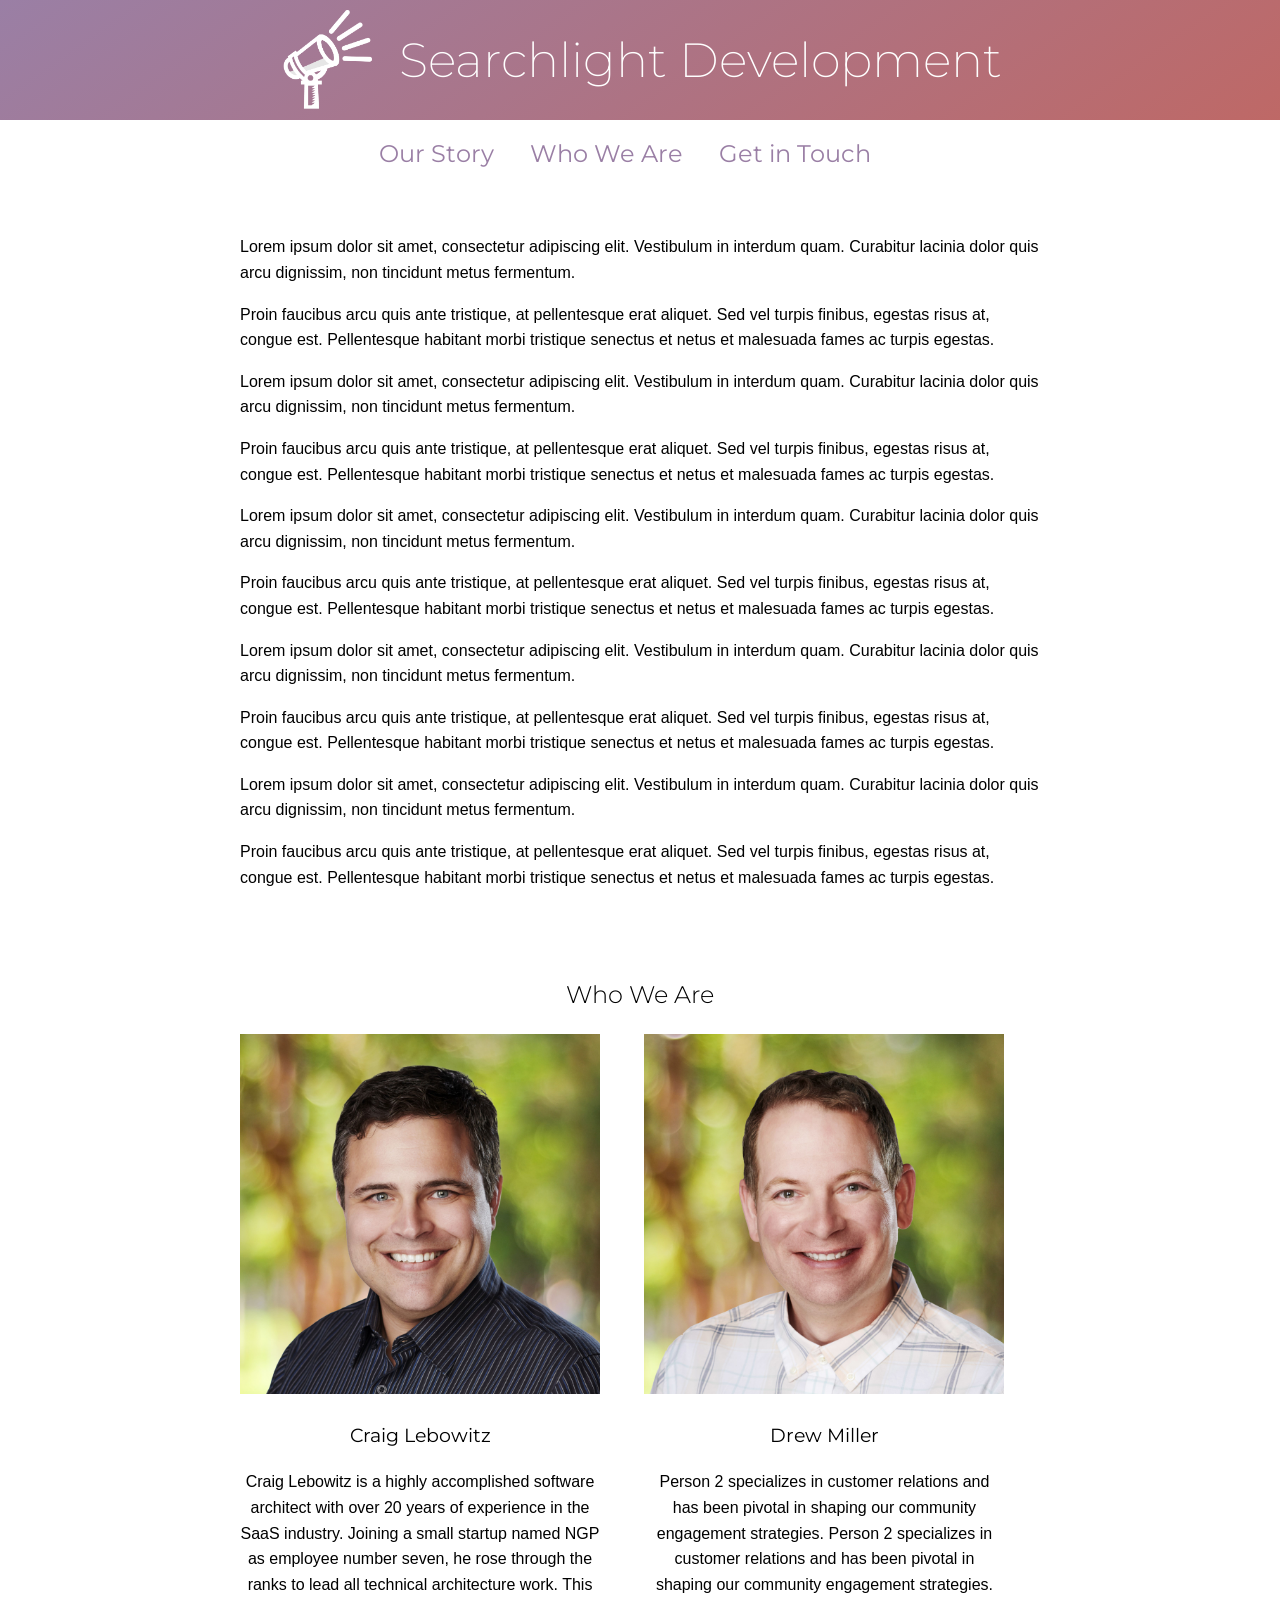
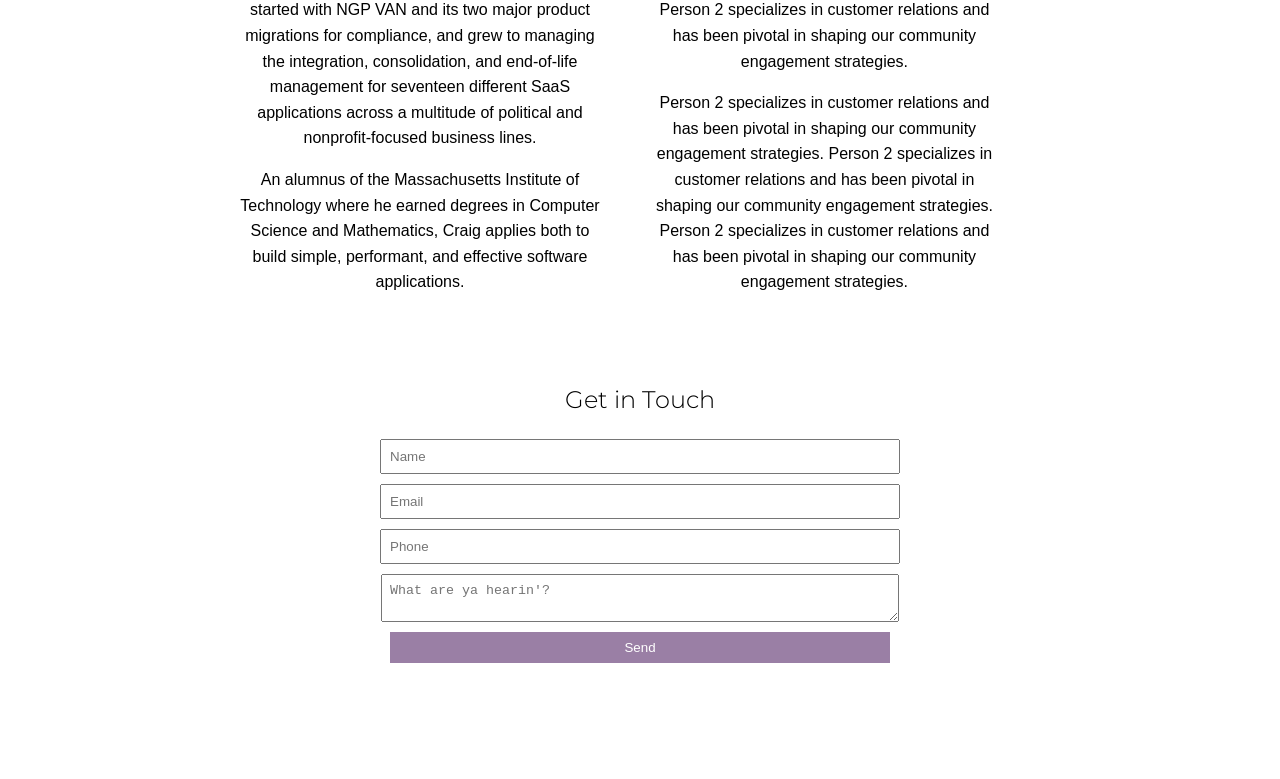
==== docs/index.html @ ee0abc3d "craig initial bio" ====
<!DOCTYPE html>
<html lang="en">

<head>
    <meta charset="UTF-8">
    <meta name="viewport" content="width=device-width, initial-scale=1.0">
    <title>Searchlight Development</title>
    <link rel="preconnect" href="https://fonts.googleapis.com">
    <link rel="preconnect" href="https://fonts.gstatic.com" crossorigin>
    <link href="https://fonts.googleapis.com/css2?family=Montserrat:ital,wght@0,100..900;1,100..900&display=swap"
        rel="stylesheet">
    <link rel="stylesheet" href="styles.css">
</head>

<body>
    <header>
        <div class="header-content">
            <img src="logo-white.png" alt="Searchlight Development logo" class="logo">
            <h1>Searchlight Development</h1>
        </div>
    </header>
    <nav>
        <ul>
            <li><a href="#our-story">Our Story</a></li>
            <li><a href="#who-we-are">Who We Are</a></li>
            <li><a href="#get-in-touch">Get in Touch</a></li>
        </ul>
    </nav>

    <section id="our-story">
        <p>Lorem ipsum dolor sit amet, consectetur adipiscing elit. Vestibulum in interdum quam. Curabitur lacinia dolor
            quis arcu dignissim, non tincidunt metus fermentum.</p>
        <p>Proin faucibus arcu quis ante tristique, at pellentesque erat aliquet. Sed vel turpis finibus, egestas risus
            at, congue est. Pellentesque habitant morbi tristique senectus et netus et malesuada fames ac turpis
            egestas.</p>
        <p>Lorem ipsum dolor sit amet, consectetur adipiscing elit. Vestibulum in interdum quam. Curabitur lacinia dolor
            quis arcu dignissim, non tincidunt metus fermentum.</p>
        <p>Proin faucibus arcu quis ante tristique, at pellentesque erat aliquet. Sed vel turpis finibus, egestas risus
            at, congue est. Pellentesque habitant morbi tristique senectus et netus et malesuada fames ac turpis
            egestas.</p>
        <p>Lorem ipsum dolor sit amet, consectetur adipiscing elit. Vestibulum in interdum quam. Curabitur lacinia dolor
            quis arcu dignissim, non tincidunt metus fermentum.</p>
        <p>Proin faucibus arcu quis ante tristique, at pellentesque erat aliquet. Sed vel turpis finibus, egestas risus
            at, congue est. Pellentesque habitant morbi tristique senectus et netus et malesuada fames ac turpis
            egestas.</p>
        <p>Lorem ipsum dolor sit amet, consectetur adipiscing elit. Vestibulum in interdum quam. Curabitur lacinia dolor
            quis arcu dignissim, non tincidunt metus fermentum.</p>
        <p>Proin faucibus arcu quis ante tristique, at pellentesque erat aliquet. Sed vel turpis finibus, egestas risus
            at, congue est. Pellentesque habitant morbi tristique senectus et netus et malesuada fames ac turpis
            egestas.</p>
        <p>Lorem ipsum dolor sit amet, consectetur adipiscing elit. Vestibulum in interdum quam. Curabitur lacinia dolor
            quis arcu dignissim, non tincidunt metus fermentum.</p>
        <p>Proin faucibus arcu quis ante tristique, at pellentesque erat aliquet. Sed vel turpis finibus, egestas risus
            at, congue est. Pellentesque habitant morbi tristique senectus et netus et malesuada fames ac turpis
            egestas.</p>
    </section>

    <section id="who-we-are">
        <h2>Who We Are</h2>
        <div class="profile">
            <img src="craig-green.jpg" alt="Craig Lebowitz headshot">
            <h3>Craig Lebowitz</h3>
            <p>Craig Lebowitz is a highly accomplished software architect with over 20 years of experience in the
                SaaS industry. Joining a small startup named NGP as employee number seven, he rose through the
                ranks to lead all technical architecture work. This started with NGP VAN and its two major product
                migrations for compliance, and grew to managing the integration, consolidation, and end-of-life
                management for seventeen different SaaS applications across a multitude of political and
                nonprofit-focused business lines.</p>
            <p>An alumnus of the Massachusetts Institute of Technology where he earned degrees in Computer Science and
                Mathematics, Craig applies both to build simple, performant, and effective software applications.</p>
        </div>
        <div class="profile">
            <img src="drew-green.jpg" alt="Drew Miller headshot">
            <h3>Drew Miller</h3>
            <p>Person 2 specializes in customer relations and has been pivotal in shaping our community engagement
                strategies. Person 2 specializes in customer relations and has been pivotal in shaping our community
                engagement
                strategies. Person 2 specializes in customer relations and has been pivotal in shaping our community
                engagement
                strategies.</p>
            <p>Person 2 specializes in customer relations and has been pivotal in shaping our community engagement
                strategies. Person 2 specializes in customer relations and has been pivotal in shaping our community
                engagement
                strategies. Person 2 specializes in customer relations and has been pivotal in shaping our community
                engagement
                strategies.</p>
        </div>
    </section>

    <section id="get-in-touch">
        <h2>Get in Touch</h2>
        <form id="contactForm">
            <input id="name" type="text" placeholder="Name" aria-label="Name">
            <input id="email" type="email" placeholder="Email" aria-label="Email">
            <input id="phone" type="tel" placeholder="Phone" aria-label="Phone">
            <textarea id="comments" placeholder="What are ya hearin'?" aria-label="Comments"></textarea>
            <button id="submit" type="submit">Send</button>
        </form>
    </section>

    <footer>
        <p>© 2024 Searchlight Development, LLC. All rights reserved.</p>
    </footer>

    <script type="text/javascript" src="postForm.js"></script>
</body>

</html>
---- docs/styles.css ----
body {
    font-family: Arial, Helvetica, sans-serif;
    line-height: 1.6;
    margin: 0;
    padding: 0;
    color: #000000;
    /* Dark gray for text, good for readability */
    background: #FFFFFF;
}


header,
nav {
    padding: 10px;
    margin: 0px;
    /* Reduced padding */
    text-align: center;
    /* Align content to the left */

}

header {
    background: linear-gradient(to bottom right, #9A7FA5, #DA5736);
    background-repeat: no-repeat;
    /* Prevents the gradient from repeating */
    background-attachment: fixed;
    /* Keeps the gradient fixed during scrolling */
    background-size: cover;
    /* Ensures the gradient covers the entire element */
}

.header-content {
    display: flex;
    /* Enables flexbox layout */
    align-items: center;
    /* Centers items vertically */
    justify-content: center;
    /* Aligns content to the start of the flex container */
}

.logo {
    width: 100px;
    height: auto;
    margin-right: 20px;
    /* Adds space between the logo and the company name */
}


h1,
h2,
h3 {
    font-family: 'Montserrat', sans-serif;
}

h1 {
    font-weight: 200;
    font-size: 48px;
}

h2 {
    font-weight: 300;
}

h3 {
    font-weight: 400;
}

h1 {
    color: #FFFFFF;
    margin: 0;
    /* Removes margin to align closely with the logo */
}

a:link, a:visited {
    color: #9A7FA5;
}

nav {
    font-family: 'Montserrat', sans-serif;
    font-weight: 400;
    font-size: 24px;
    color: #DA5736;
    /* Adds a little space above the nav bar */
}

nav ul {
    list-style: none;
    padding: 0;
    margin: 5px;
}

nav ul li {
    display: inline;
    margin-right: 30px;
}

nav ul li a {
    text-decoration: none;
}

section {
    padding: 20px;
    margin: 10px auto;
    /* Centers the section horizontally */
    text-align: left;
    /* Ensures text within the section is left-aligned */
    max-width: 800px;
    /* Sets a max-width for the content area */
    width: 90%;
    /* Responsive width, adjusts based on screen size */
}

h2 {
    text-align: center;
    color: #000000;
    /* Centers the header text */
}

.profile {
    display: inline-block;
    width: 45%;
    margin-right: 5%;
    vertical-align: top;
    overflow: hidden;
    text-align: center;
    /* Centers the profile headers and descriptions within the profile */
}

.profile:last-child {
    margin-right: 0;
}

.profile img {
    width: 100%;
    height: auto;
    object-fit: cover;
    object-position: center;
}

form input,
form textarea,
form button {
    display: block;
    width: 90%;
    margin: 10px auto;
    /* Centers form elements horizontally */
    padding: 8px;
    max-width: 500px;
    /* Ensures form elements don't get too wide on larger screens */
}

form button {
    background-color: #9A7FA5;
    /* Vibrant coral for the button to stand out */
    color: #FFFFFF;
    /* White text on the button for contrast */
    border: none;
    cursor: pointer;
}

footer {
    background: linear-gradient(to bottom right, #9A7FA5, #DA5736);
    background-repeat: no-repeat; /* Prevents the gradient from repeating */
    background-attachment: fixed; /* Keeps the gradient fixed during scrolling */
    background-size: cover; /* Ensures the gradient covers the entire element */
    color: #FFFFFF;
    text-align: center;
    padding: 20px;
    margin: 10px;
}

footer p {
    margin: 0;
}
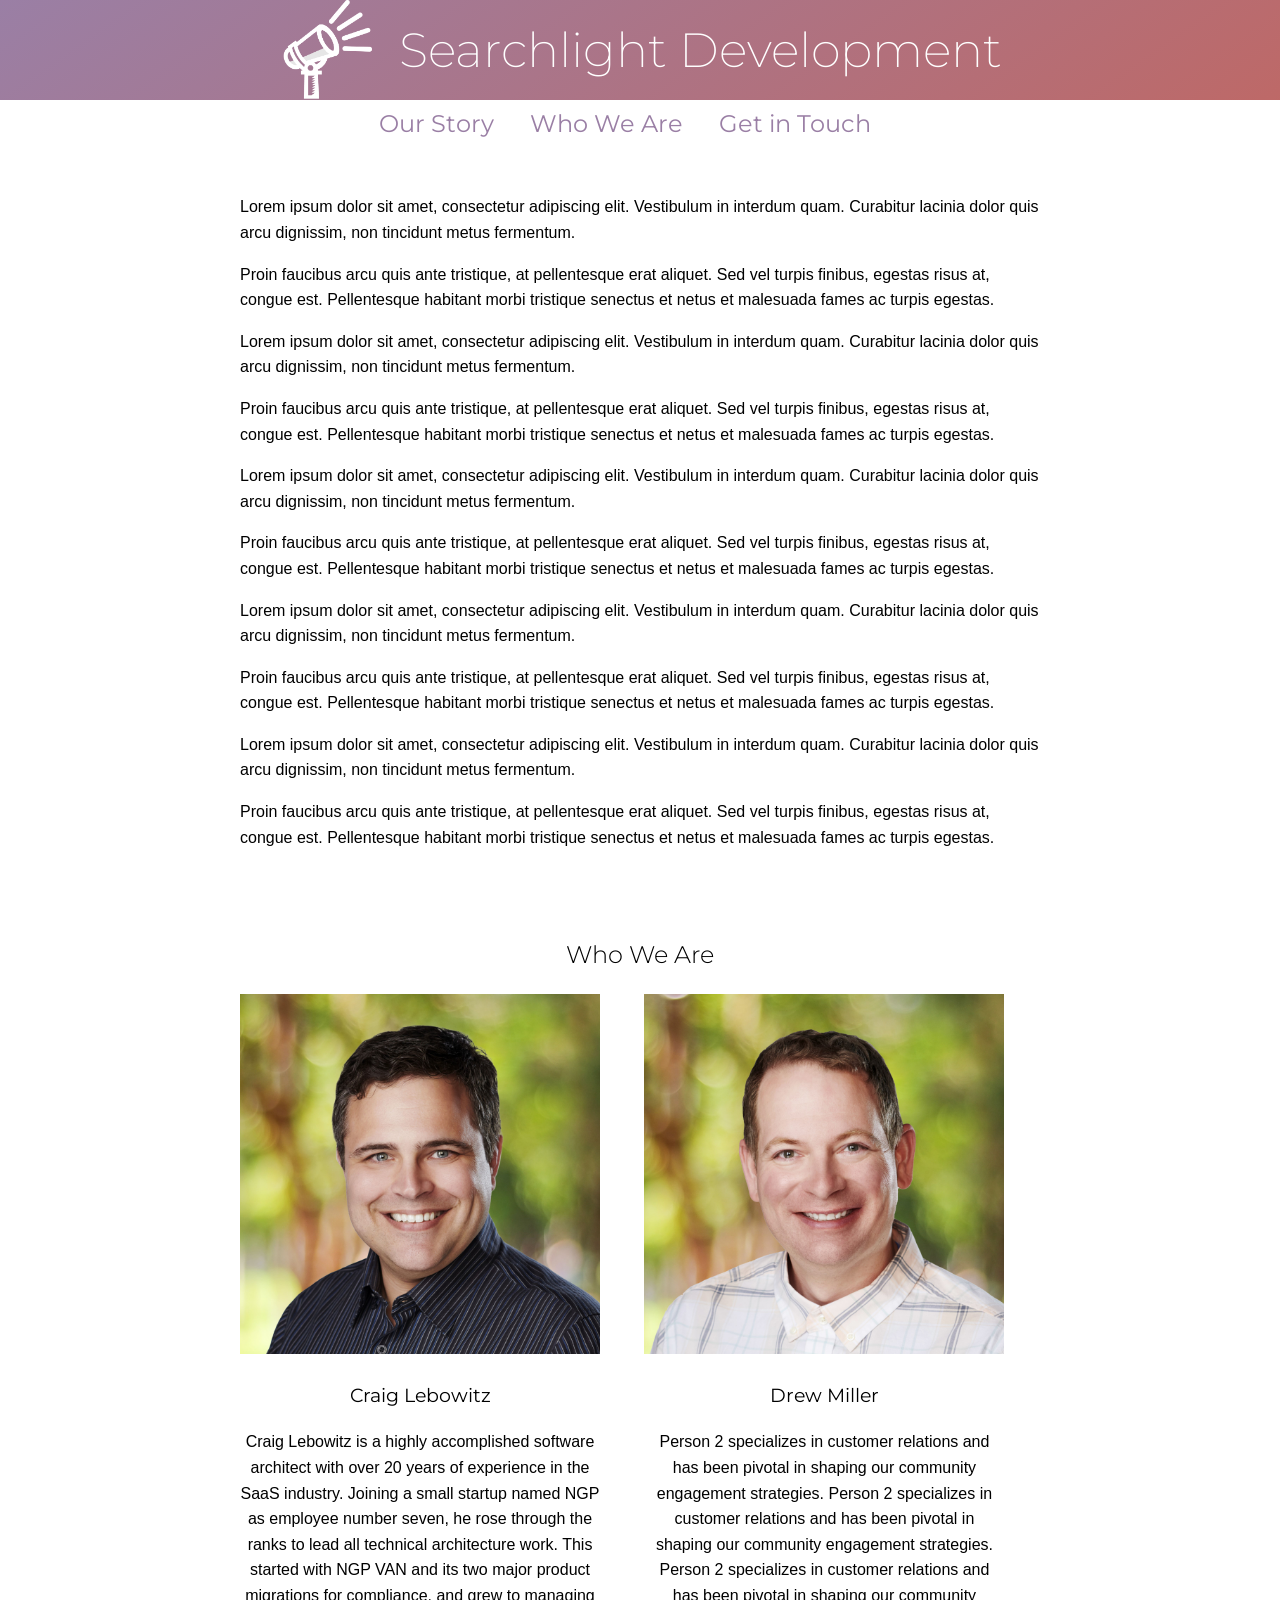
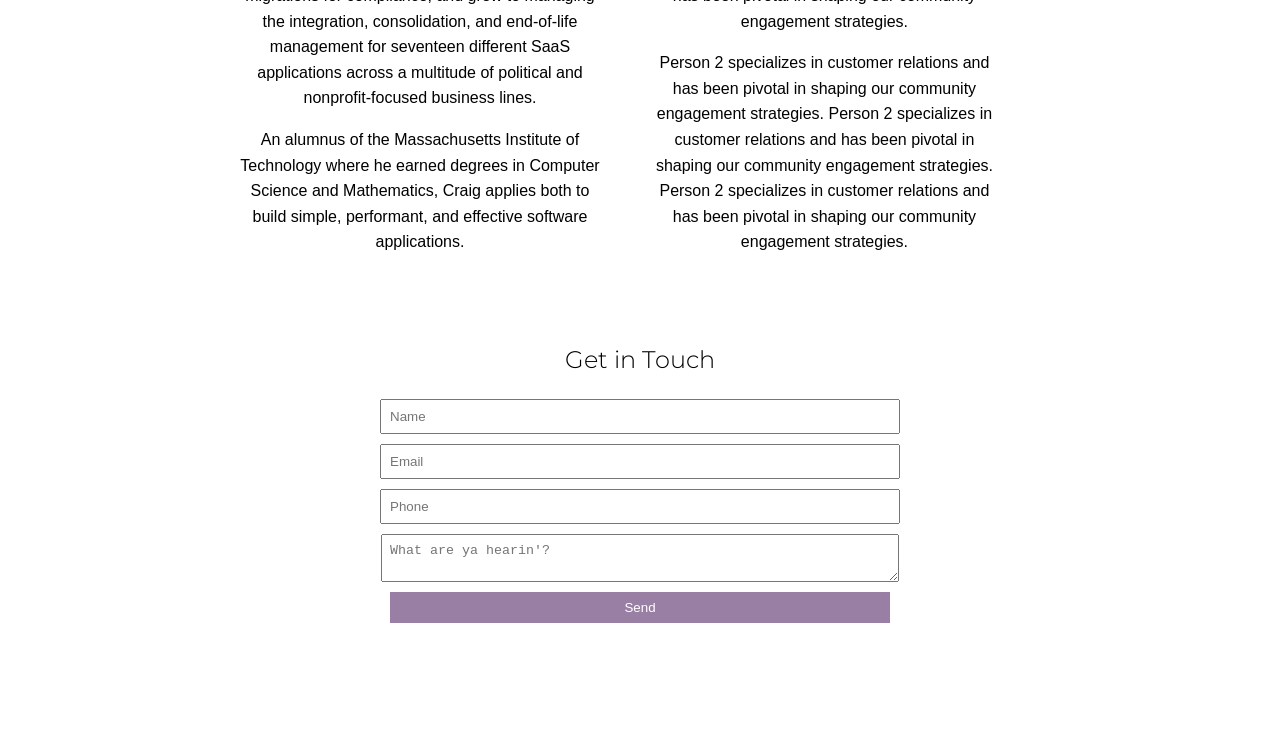
==== commit 62bffb39: "sticky header" ====
--- a/docs/index.html
+++ b/docs/index.html
@@ -10,21 +10,22 @@
     <link href="https://fonts.googleapis.com/css2?family=Montserrat:ital,wght@0,100..900;1,100..900&display=swap"
         rel="stylesheet">
     <link rel="stylesheet" href="styles.css">
+    <link rel="icon" href="/favicon.png" type="image/png">
 </head>
 
 <body>
     <header>
-        <div class="header-content">
+        <div class="banner">
             <img src="logo-white.png" alt="Searchlight Development logo" class="logo">
             <h1>Searchlight Development</h1>
         </div>
-    </header>
-    <nav>
-        <ul>
-            <li><a href="#our-story">Our Story</a></li>
-            <li><a href="#who-we-are">Who We Are</a></li>
-            <li><a href="#get-in-touch">Get in Touch</a></li>
-        </ul>
+        <nav>
+            <ul>
+                <li><a href="#our-story">Our Story</a></li>
+                <li><a href="#who-we-are">Who We Are</a></li>
+                <li><a href="#get-in-touch">Get in Touch</a></li>
+            </ul>
+        </header>
     </nav>
 
     <section id="our-story">
--- a/docs/styles.css
+++ b/docs/styles.css
@@ -9,17 +9,19 @@
 }
 
 
-header,
-nav {
-    padding: 10px;
-    margin: 0px;
+header {
+    padding: 0px;
+    margin: 0px;    
+    border: 0px;
+    position: sticky;
     /* Reduced padding */
     text-align: center;
     /* Align content to the left */
-
+    z-index: 100;
+    top: 0px;
 }
 
-header {
+.banner {
     background: linear-gradient(to bottom right, #9A7FA5, #DA5736);
     background-repeat: no-repeat;
     /* Prevents the gradient from repeating */
@@ -27,9 +29,6 @@
     /* Keeps the gradient fixed during scrolling */
     background-size: cover;
     /* Ensures the gradient covers the entire element */
-}
-
-.header-content {
     display: flex;
     /* Enables flexbox layout */
     align-items: center;
@@ -80,13 +79,14 @@
     font-weight: 400;
     font-size: 24px;
     color: #DA5736;
-    /* Adds a little space above the nav bar */
+    background-color: #FFFFFF;
 }
 
 nav ul {
     list-style: none;
     padding: 0;
-    margin: 5px;
+    margin: 0px;
+    padding: 5px;
 }
 
 nav ul li {
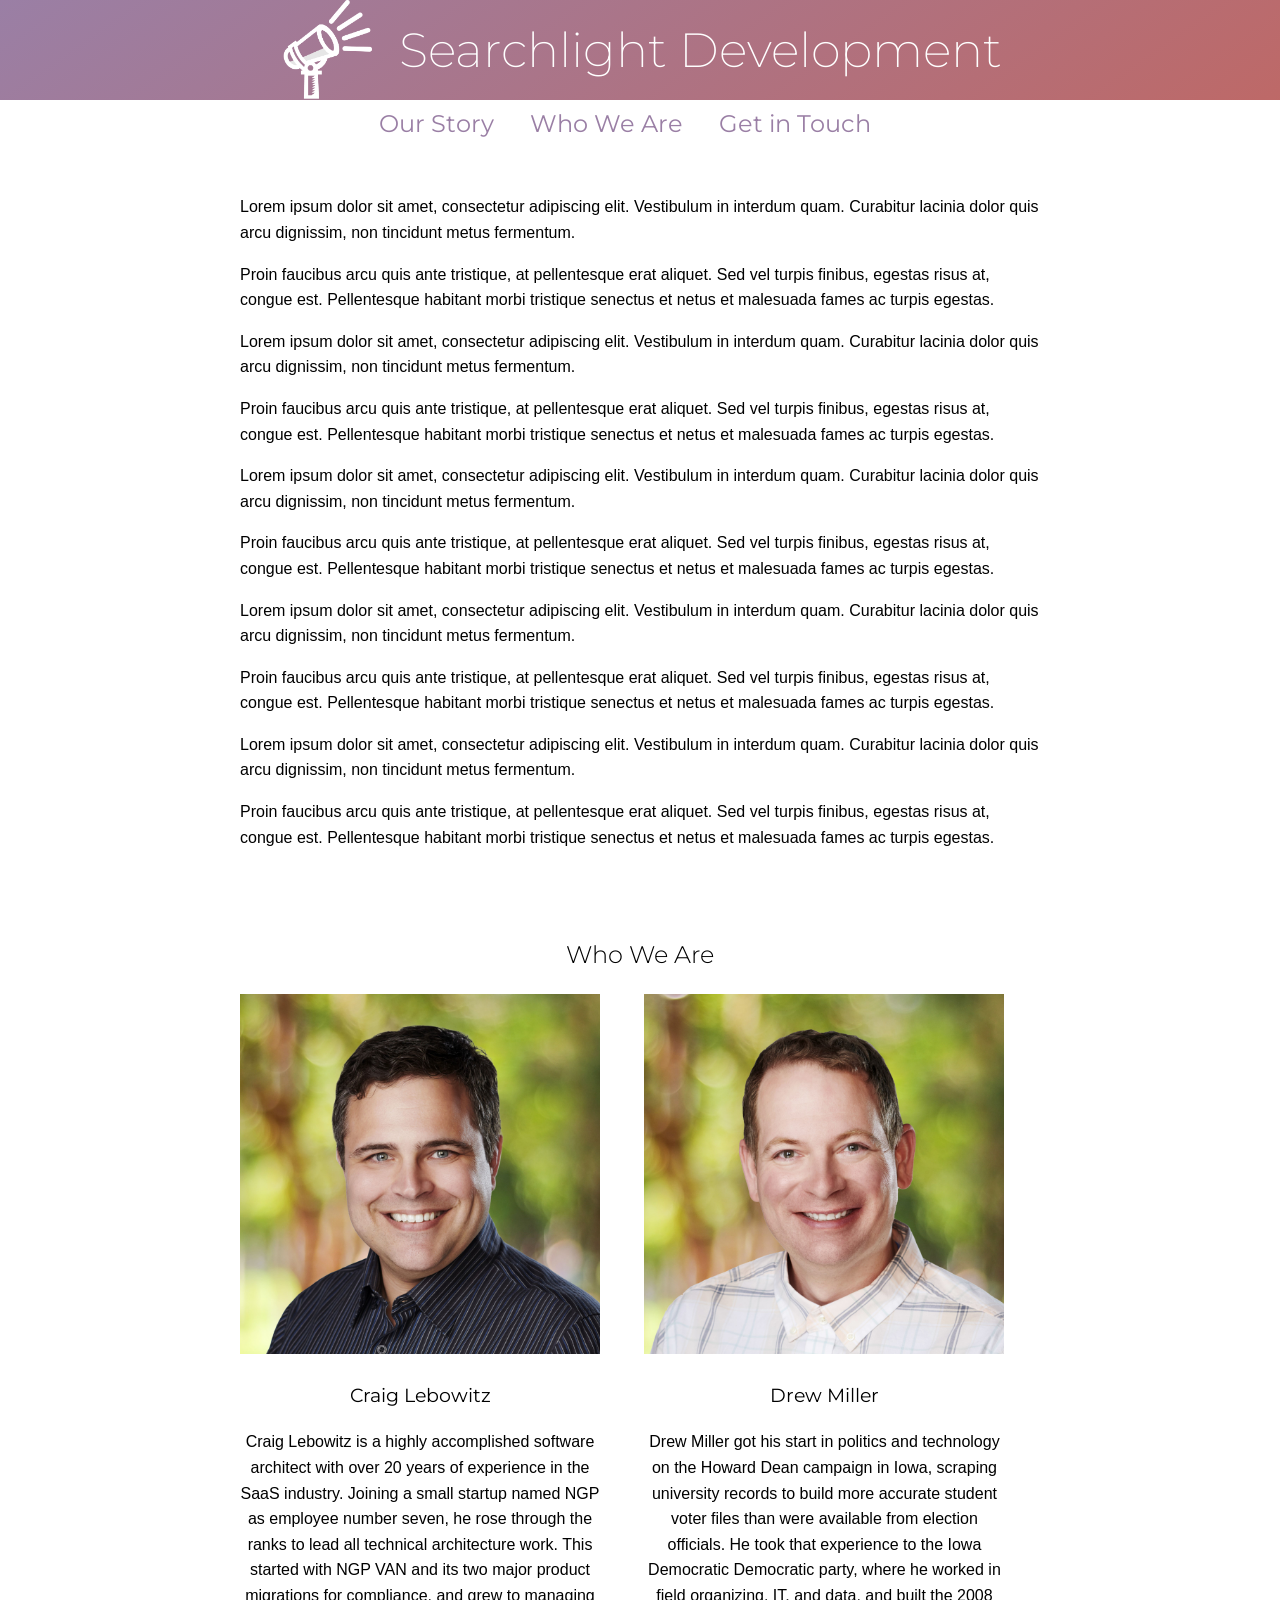
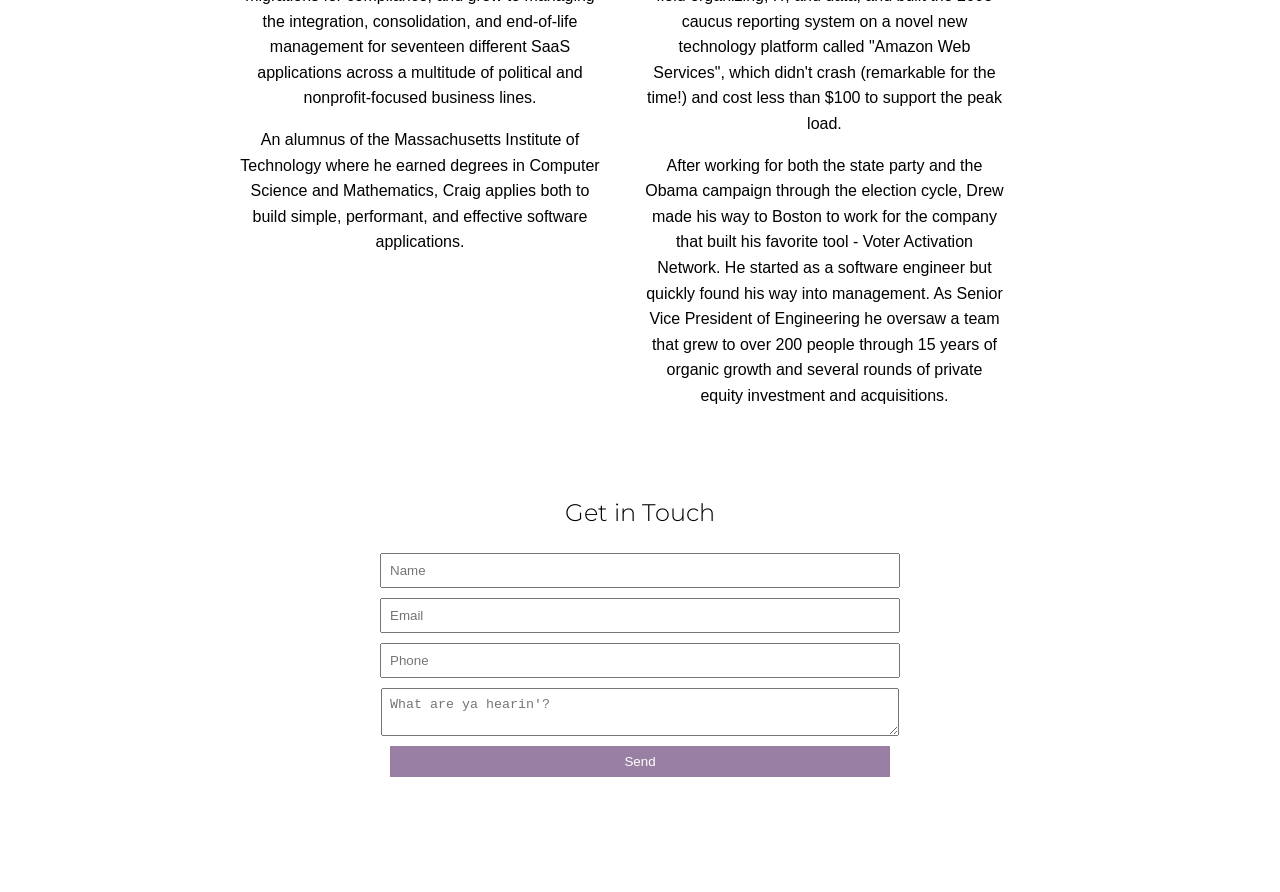
==== commit 06a90e00: "drew bio (need to balance some)" ====
--- a/docs/index.html
+++ b/docs/index.html
@@ -25,7 +25,7 @@
                 <li><a href="#who-we-are">Who We Are</a></li>
                 <li><a href="#get-in-touch">Get in Touch</a></li>
             </ul>
-        </header>
+    </header>
     </nav>
 
     <section id="our-story">
@@ -73,18 +73,19 @@
         <div class="profile">
             <img src="drew-green.jpg" alt="Drew Miller headshot">
             <h3>Drew Miller</h3>
-            <p>Person 2 specializes in customer relations and has been pivotal in shaping our community engagement
-                strategies. Person 2 specializes in customer relations and has been pivotal in shaping our community
-                engagement
-                strategies. Person 2 specializes in customer relations and has been pivotal in shaping our community
-                engagement
-                strategies.</p>
-            <p>Person 2 specializes in customer relations and has been pivotal in shaping our community engagement
-                strategies. Person 2 specializes in customer relations and has been pivotal in shaping our community
-                engagement
-                strategies. Person 2 specializes in customer relations and has been pivotal in shaping our community
-                engagement
-                strategies.</p>
+            <p>Drew Miller got his start in politics and technology on the Howard Dean campaign in Iowa, scraping
+                university records to build more accurate student voter files than were available from election
+                officials. He took that experience to the Iowa Democratic Democratic party, where he worked in field
+                organizing, IT, and data, and built the 2008 caucus reporting system on a novel new technology platform
+                called "Amazon Web Services", which didn't crash (remarkable for the time!) and cost less than $100 to
+                support the peak load.
+            </p>
+
+            <p>After working for both the state party and the Obama campaign through the election cycle, Drew made his
+                way to Boston to work for the company that built his favorite tool - Voter Activation Network. He
+                started as a software engineer but quickly found his way into management. As Senior Vice President of
+                Engineering he oversaw a team that grew to over 200 people through 15 years of organic growth and
+                several rounds of private equity investment and acquisitions.</p>
         </div>
     </section>
 
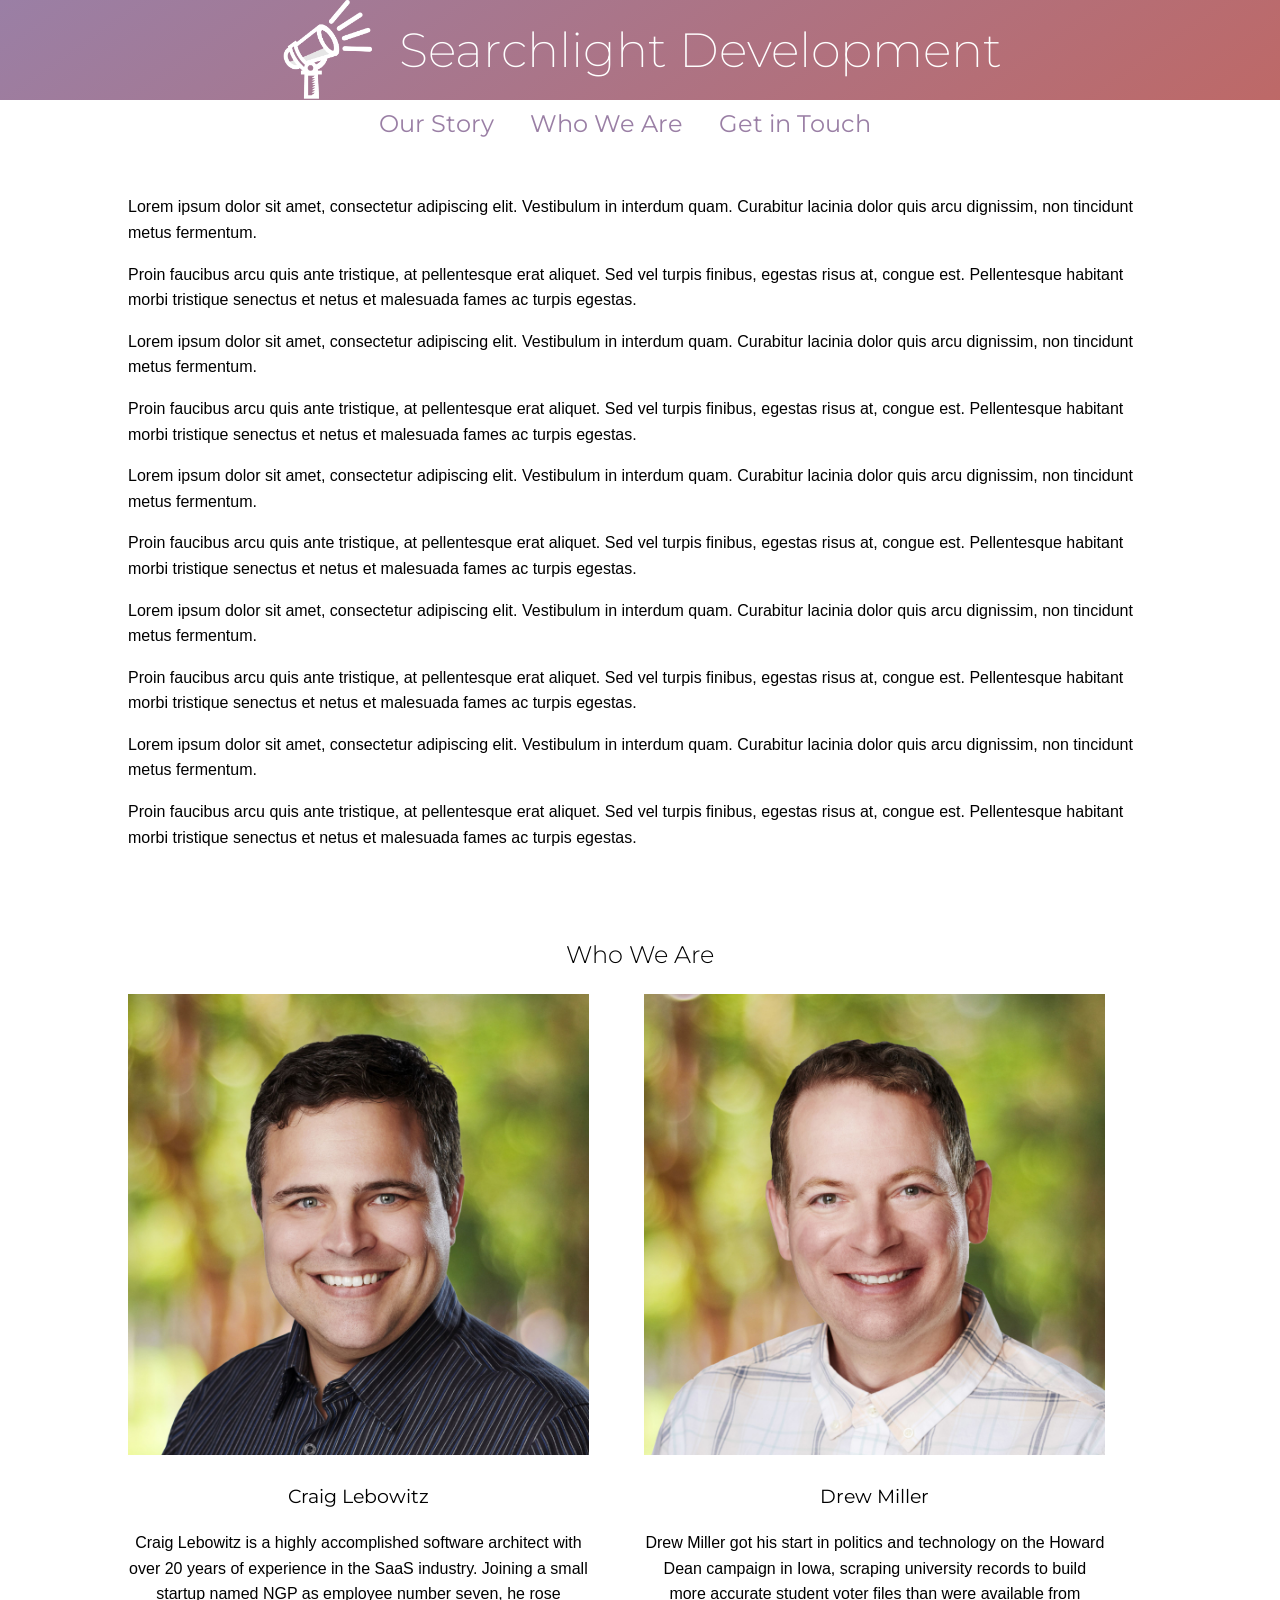
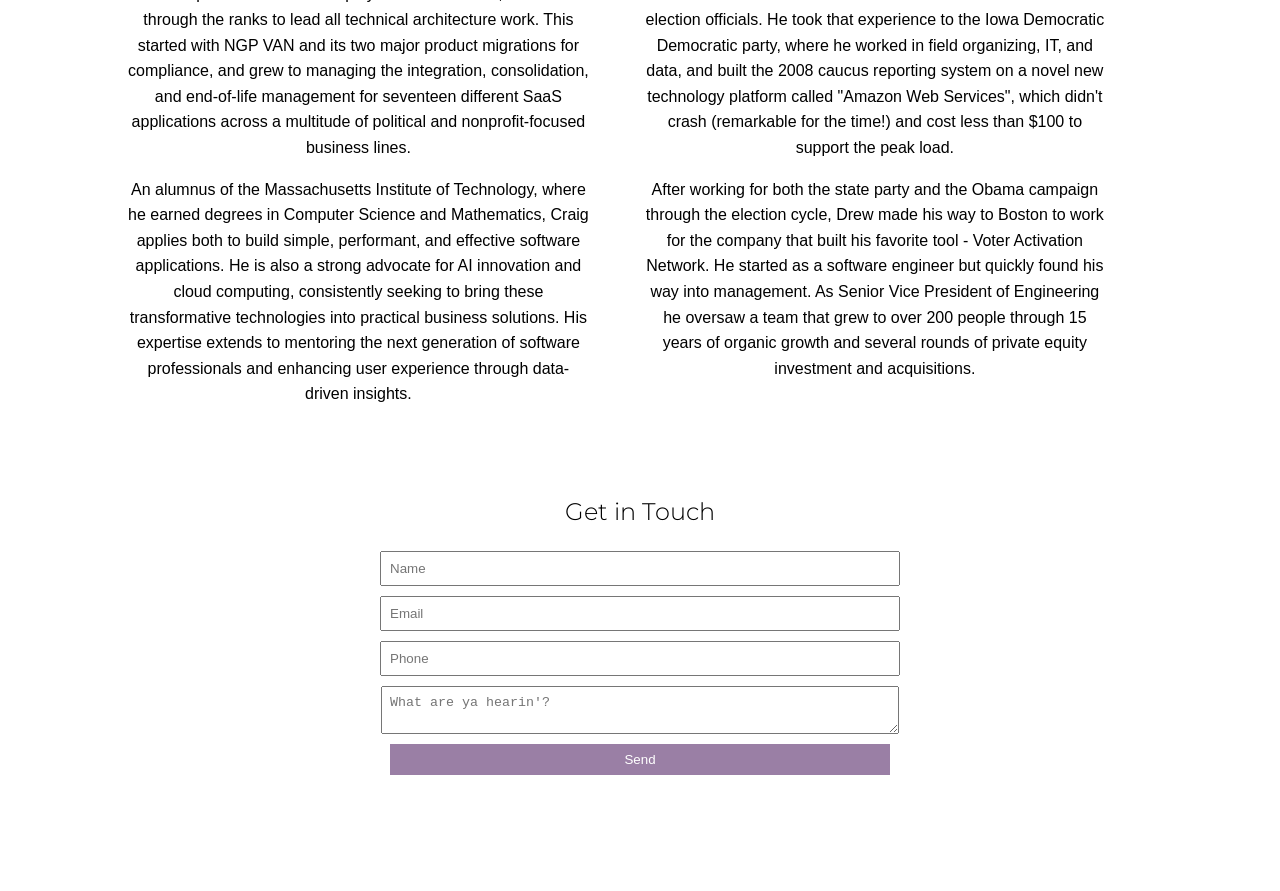
==== commit 87c9fa3e: "update bio length and widen a bit" ====
--- a/docs/index.html
+++ b/docs/index.html
@@ -67,8 +67,12 @@
                 migrations for compliance, and grew to managing the integration, consolidation, and end-of-life
                 management for seventeen different SaaS applications across a multitude of political and
                 nonprofit-focused business lines.</p>
-            <p>An alumnus of the Massachusetts Institute of Technology where he earned degrees in Computer Science and
-                Mathematics, Craig applies both to build simple, performant, and effective software applications.</p>
+            <p>An alumnus of the Massachusetts Institute of Technology, where he earned degrees in Computer Science and
+                Mathematics, Craig applies both to build simple, performant, and effective software applications. He is
+                also a strong advocate for AI innovation and cloud computing, consistently seeking to bring these
+                transformative technologies into practical business solutions. His expertise extends to mentoring the
+                next generation of software professionals and enhancing user experience through data-driven insights.
+            </p>
         </div>
         <div class="profile">
             <img src="drew-green.jpg" alt="Drew Miller headshot">
--- a/docs/styles.css
+++ b/docs/styles.css
@@ -104,7 +104,7 @@
     /* Centers the section horizontally */
     text-align: left;
     /* Ensures text within the section is left-aligned */
-    max-width: 800px;
+    max-width: 1024px;
     /* Sets a max-width for the content area */
     width: 90%;
     /* Responsive width, adjusts based on screen size */
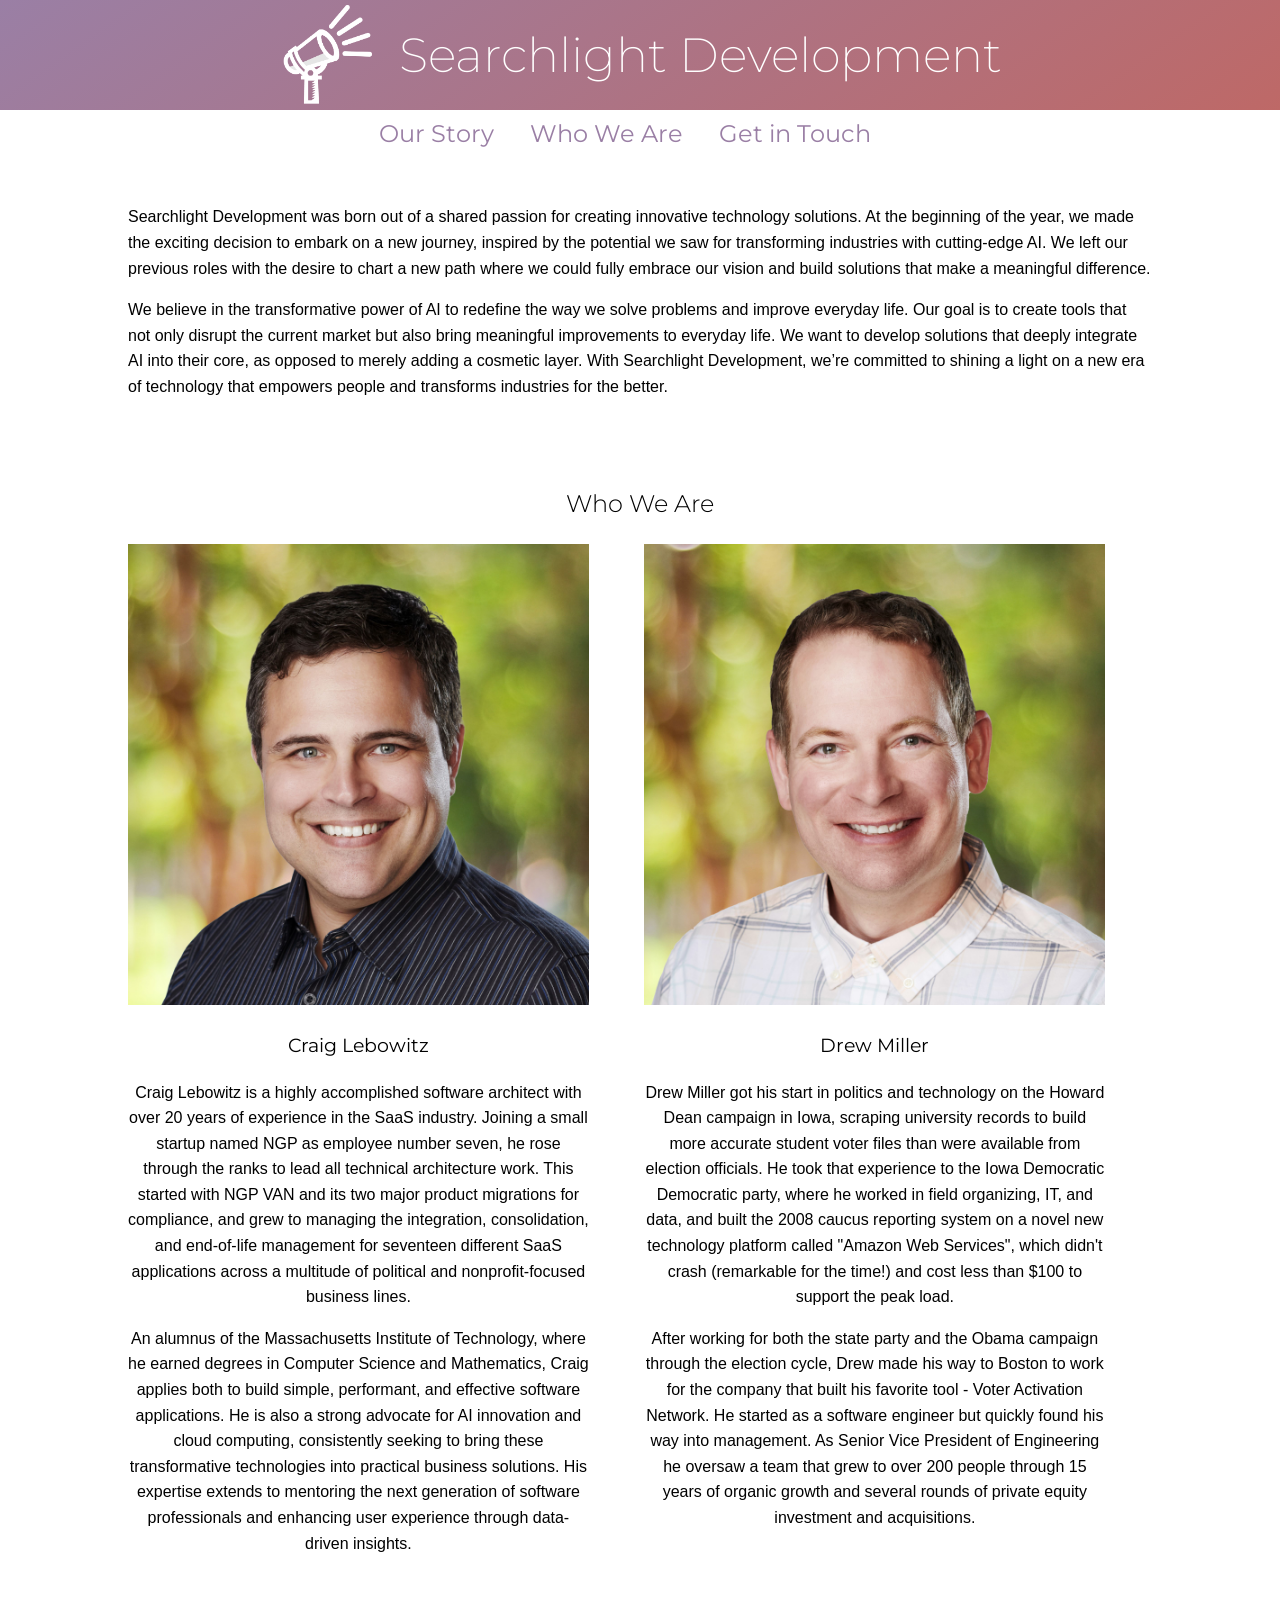
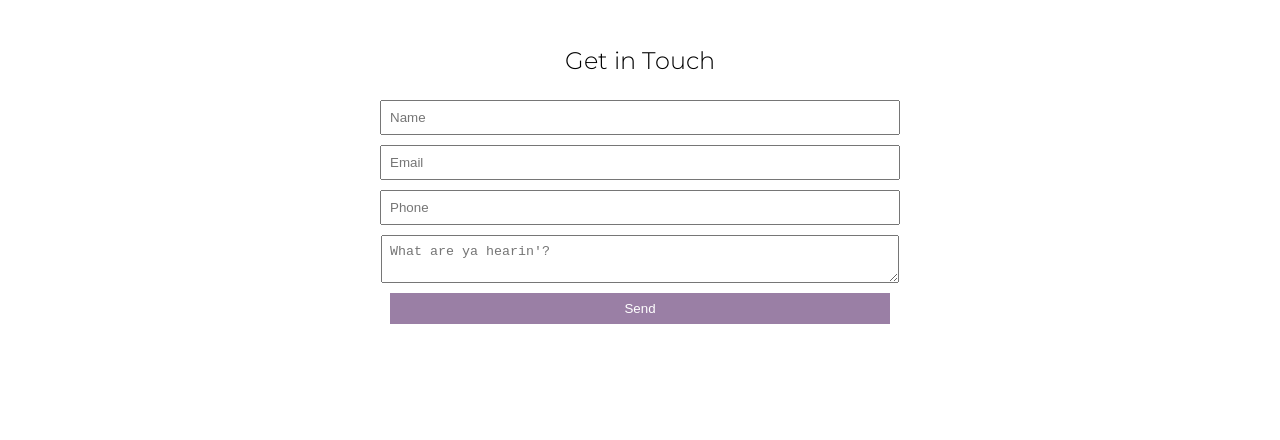
==== commit 1131bf9b: "add "our story"" ====
--- a/docs/index.html
+++ b/docs/index.html
@@ -29,31 +29,16 @@
     </nav>
 
     <section id="our-story">
-        <p>Lorem ipsum dolor sit amet, consectetur adipiscing elit. Vestibulum in interdum quam. Curabitur lacinia dolor
-            quis arcu dignissim, non tincidunt metus fermentum.</p>
-        <p>Proin faucibus arcu quis ante tristique, at pellentesque erat aliquet. Sed vel turpis finibus, egestas risus
-            at, congue est. Pellentesque habitant morbi tristique senectus et netus et malesuada fames ac turpis
-            egestas.</p>
-        <p>Lorem ipsum dolor sit amet, consectetur adipiscing elit. Vestibulum in interdum quam. Curabitur lacinia dolor
-            quis arcu dignissim, non tincidunt metus fermentum.</p>
-        <p>Proin faucibus arcu quis ante tristique, at pellentesque erat aliquet. Sed vel turpis finibus, egestas risus
-            at, congue est. Pellentesque habitant morbi tristique senectus et netus et malesuada fames ac turpis
-            egestas.</p>
-        <p>Lorem ipsum dolor sit amet, consectetur adipiscing elit. Vestibulum in interdum quam. Curabitur lacinia dolor
-            quis arcu dignissim, non tincidunt metus fermentum.</p>
-        <p>Proin faucibus arcu quis ante tristique, at pellentesque erat aliquet. Sed vel turpis finibus, egestas risus
-            at, congue est. Pellentesque habitant morbi tristique senectus et netus et malesuada fames ac turpis
-            egestas.</p>
-        <p>Lorem ipsum dolor sit amet, consectetur adipiscing elit. Vestibulum in interdum quam. Curabitur lacinia dolor
-            quis arcu dignissim, non tincidunt metus fermentum.</p>
-        <p>Proin faucibus arcu quis ante tristique, at pellentesque erat aliquet. Sed vel turpis finibus, egestas risus
-            at, congue est. Pellentesque habitant morbi tristique senectus et netus et malesuada fames ac turpis
-            egestas.</p>
-        <p>Lorem ipsum dolor sit amet, consectetur adipiscing elit. Vestibulum in interdum quam. Curabitur lacinia dolor
-            quis arcu dignissim, non tincidunt metus fermentum.</p>
-        <p>Proin faucibus arcu quis ante tristique, at pellentesque erat aliquet. Sed vel turpis finibus, egestas risus
-            at, congue est. Pellentesque habitant morbi tristique senectus et netus et malesuada fames ac turpis
-            egestas.</p>
+        <p>Searchlight Development was born out of a shared passion for creating innovative technology solutions. At the
+            beginning of the year, we made the exciting decision to embark on a new journey, inspired by the potential
+            we saw for transforming industries with cutting-edge AI. We left our previous roles with the desire to chart
+            a new path where we could fully embrace our vision and build solutions that make a meaningful difference.
+        </p>
+        <p>We believe in the transformative power of AI to redefine the way we solve problems and improve everyday life.
+            Our goal is to create tools that not only disrupt the current market but also bring meaningful improvements
+            to everyday life. We want to develop solutions that deeply integrate AI into their core, as opposed to
+            merely adding a cosmetic layer. With Searchlight Development, we’re committed to shining a light on a new
+            era of technology that empowers people and transforms industries for the better.</p>
     </section>
 
     <section id="who-we-are">
--- a/docs/styles.css
+++ b/docs/styles.css
@@ -24,17 +24,12 @@
 .banner {
     background: linear-gradient(to bottom right, #9A7FA5, #DA5736);
     background-repeat: no-repeat;
-    /* Prevents the gradient from repeating */
     background-attachment: fixed;
-    /* Keeps the gradient fixed during scrolling */
     background-size: cover;
-    /* Ensures the gradient covers the entire element */
     display: flex;
-    /* Enables flexbox layout */
     align-items: center;
-    /* Centers items vertically */
     justify-content: center;
-    /* Aligns content to the start of the flex container */
+    padding: 5px;
 }
 
 .logo {
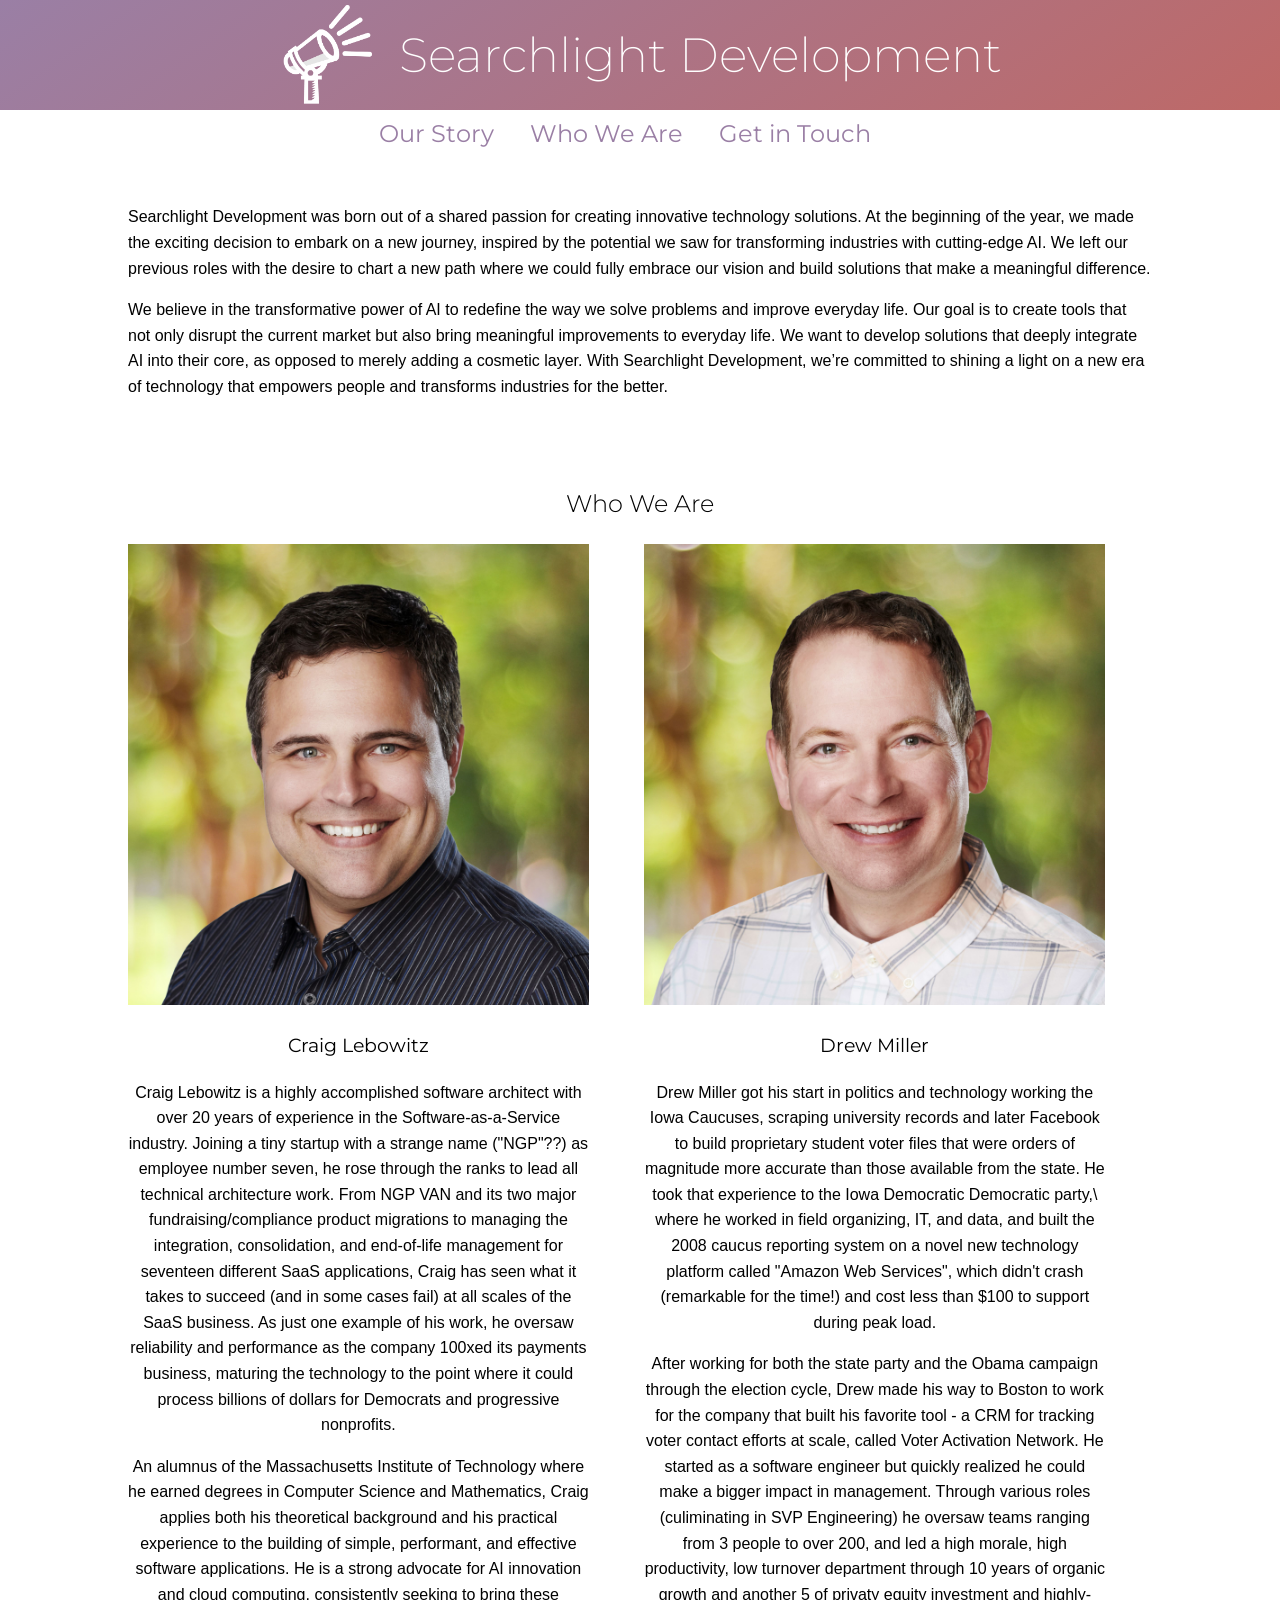
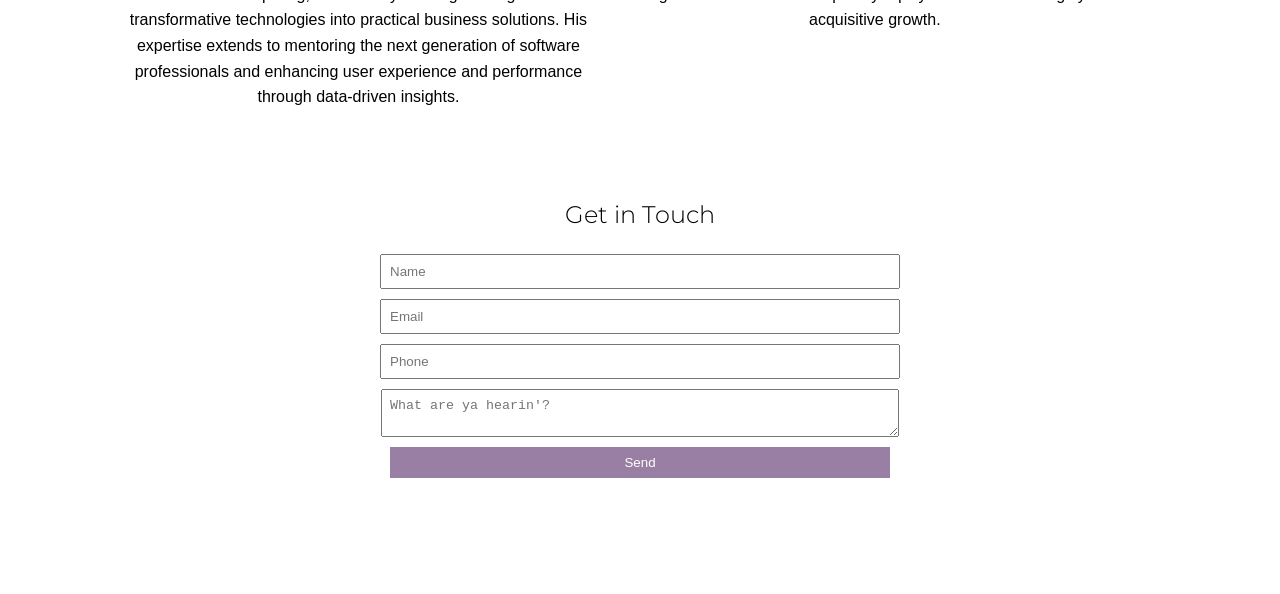
==== commit 4c0f8d58: "slightly updated bios" ====
--- a/docs/index.html
+++ b/docs/index.html
@@ -46,35 +46,36 @@
         <div class="profile">
             <img src="craig-green.jpg" alt="Craig Lebowitz headshot">
             <h3>Craig Lebowitz</h3>
-            <p>Craig Lebowitz is a highly accomplished software architect with over 20 years of experience in the
-                SaaS industry. Joining a small startup named NGP as employee number seven, he rose through the
-                ranks to lead all technical architecture work. This started with NGP VAN and its two major product
-                migrations for compliance, and grew to managing the integration, consolidation, and end-of-life
-                management for seventeen different SaaS applications across a multitude of political and
-                nonprofit-focused business lines.</p>
-            <p>An alumnus of the Massachusetts Institute of Technology, where he earned degrees in Computer Science and
-                Mathematics, Craig applies both to build simple, performant, and effective software applications. He is
-                also a strong advocate for AI innovation and cloud computing, consistently seeking to bring these
-                transformative technologies into practical business solutions. His expertise extends to mentoring the
-                next generation of software professionals and enhancing user experience through data-driven insights.
-            </p>
+            <p></p>Craig Lebowitz is a highly accomplished software architect with over 20 years of experience in the 
+                Software-as-a-Service industry. Joining a tiny startup with a strange name ("NGP"??) as employee number seven, 
+                he rose through the ranks to lead all technical architecture work. From NGP VAN and its two major 
+                fundraising/compliance product migrations to managing the integration, consolidation, and end-of-life 
+                management for seventeen different SaaS applications, Craig has seen what it takes to succeed (and in some 
+                cases fail) at all scales of the SaaS business.  As just one example of his work, he oversaw reliability and 
+                performance as the company 100xed its payments business, maturing the technology to the point where it could 
+                process billions of dollars for Democrats and progressive nonprofits.</p>
+            <p>An alumnus of the Massachusetts Institute of Technology where he earned degrees in Computer Science and 
+                Mathematics, Craig applies both his theoretical background and his practical experience to the building 
+                of simple, performant, and effective software applications. He is a strong advocate for AI innovation and 
+                cloud computing, consistently seeking to bring these transformative technologies into practical business 
+                solutions. His expertise extends to mentoring the next generation of software professionals and enhancing 
+                user experience and performance through data-driven insights.</p>
         </div>
         <div class="profile">
             <img src="drew-green.jpg" alt="Drew Miller headshot">
             <h3>Drew Miller</h3>
-            <p>Drew Miller got his start in politics and technology on the Howard Dean campaign in Iowa, scraping
-                university records to build more accurate student voter files than were available from election
-                officials. He took that experience to the Iowa Democratic Democratic party, where he worked in field
-                organizing, IT, and data, and built the 2008 caucus reporting system on a novel new technology platform
-                called "Amazon Web Services", which didn't crash (remarkable for the time!) and cost less than $100 to
-                support the peak load.
-            </p>
-
-            <p>After working for both the state party and the Obama campaign through the election cycle, Drew made his
-                way to Boston to work for the company that built his favorite tool - Voter Activation Network. He
-                started as a software engineer but quickly found his way into management. As Senior Vice President of
-                Engineering he oversaw a team that grew to over 200 people through 15 years of organic growth and
-                several rounds of private equity investment and acquisitions.</p>
+            <p>Drew Miller got his start in politics and technology working the Iowa Caucuses, scraping university records 
+                and later Facebook to build proprietary student voter files that were orders of magnitude more accurate than 
+                those available from the state. He took that experience to the Iowa Democratic Democratic party,\ where he 
+                worked in field organizing, IT, and data, and built the 2008 caucus reporting system on a novel new technology 
+                platform called "Amazon Web Services", which didn't crash (remarkable for the time!) and cost less than $100 
+                to support during peak load.</p>
+            <p>After working for both the state party and the Obama campaign through the election cycle, Drew made his way to 
+                Boston to work for the company that built his favorite tool - a CRM for tracking voter contact efforts at scale, 
+                called Voter Activation Network. He started as a software engineer but quickly realized he could make a bigger 
+                impact in management. Through various roles (culiminating in SVP Engineering) he oversaw teams ranging from 3 
+                people to over 200, and led a high morale, high productivity, low turnover department through 10 years of organic 
+                growth and another 5 of privaty equity investment and highly-acquisitive growth.</p>
         </div>
     </section>
 
@@ -96,4 +97,4 @@
     <script type="text/javascript" src="postForm.js"></script>
 </body>
 
-</html>+</html>
--- a/docs/styles.css
+++ b/docs/styles.css
@@ -1,3 +1,7 @@
+html {
+    scroll-padding-top: 180px;
+}
+
 body {
     font-family: Arial, Helvetica, sans-serif;
     line-height: 1.6;
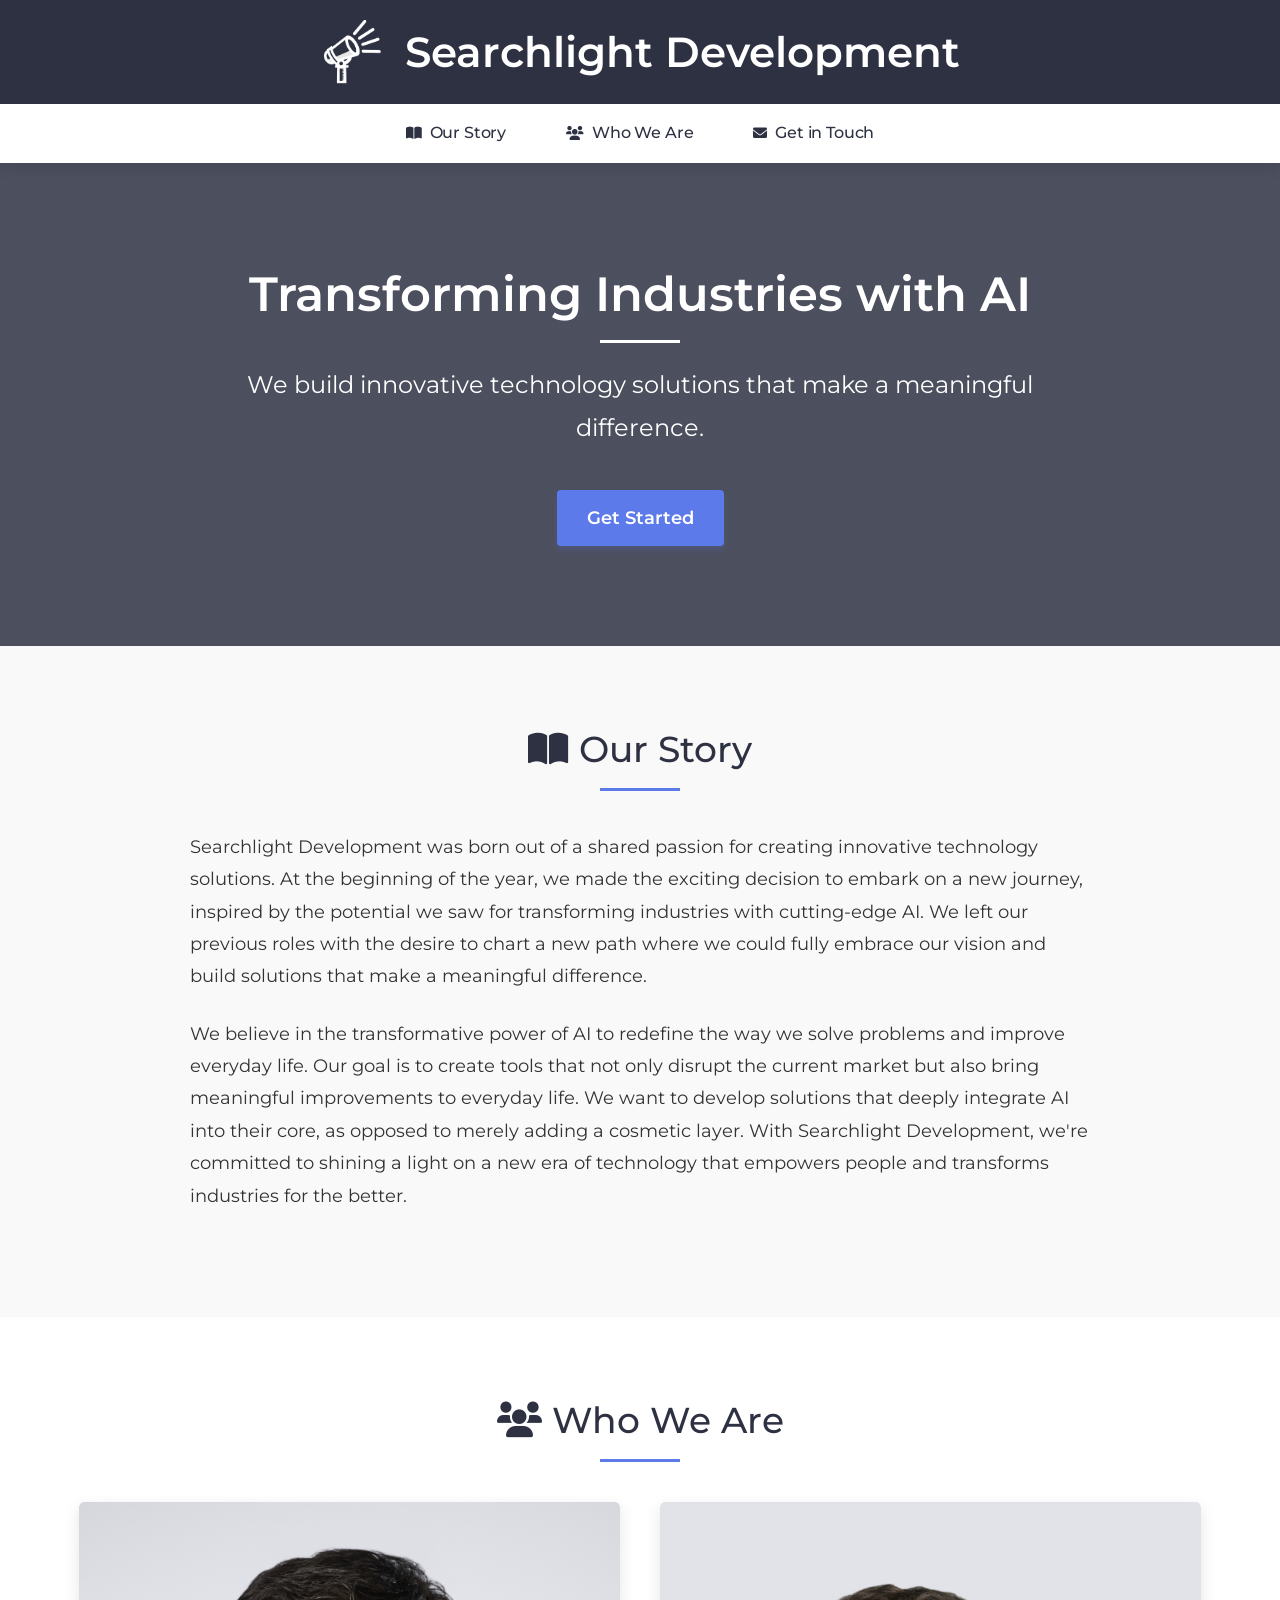
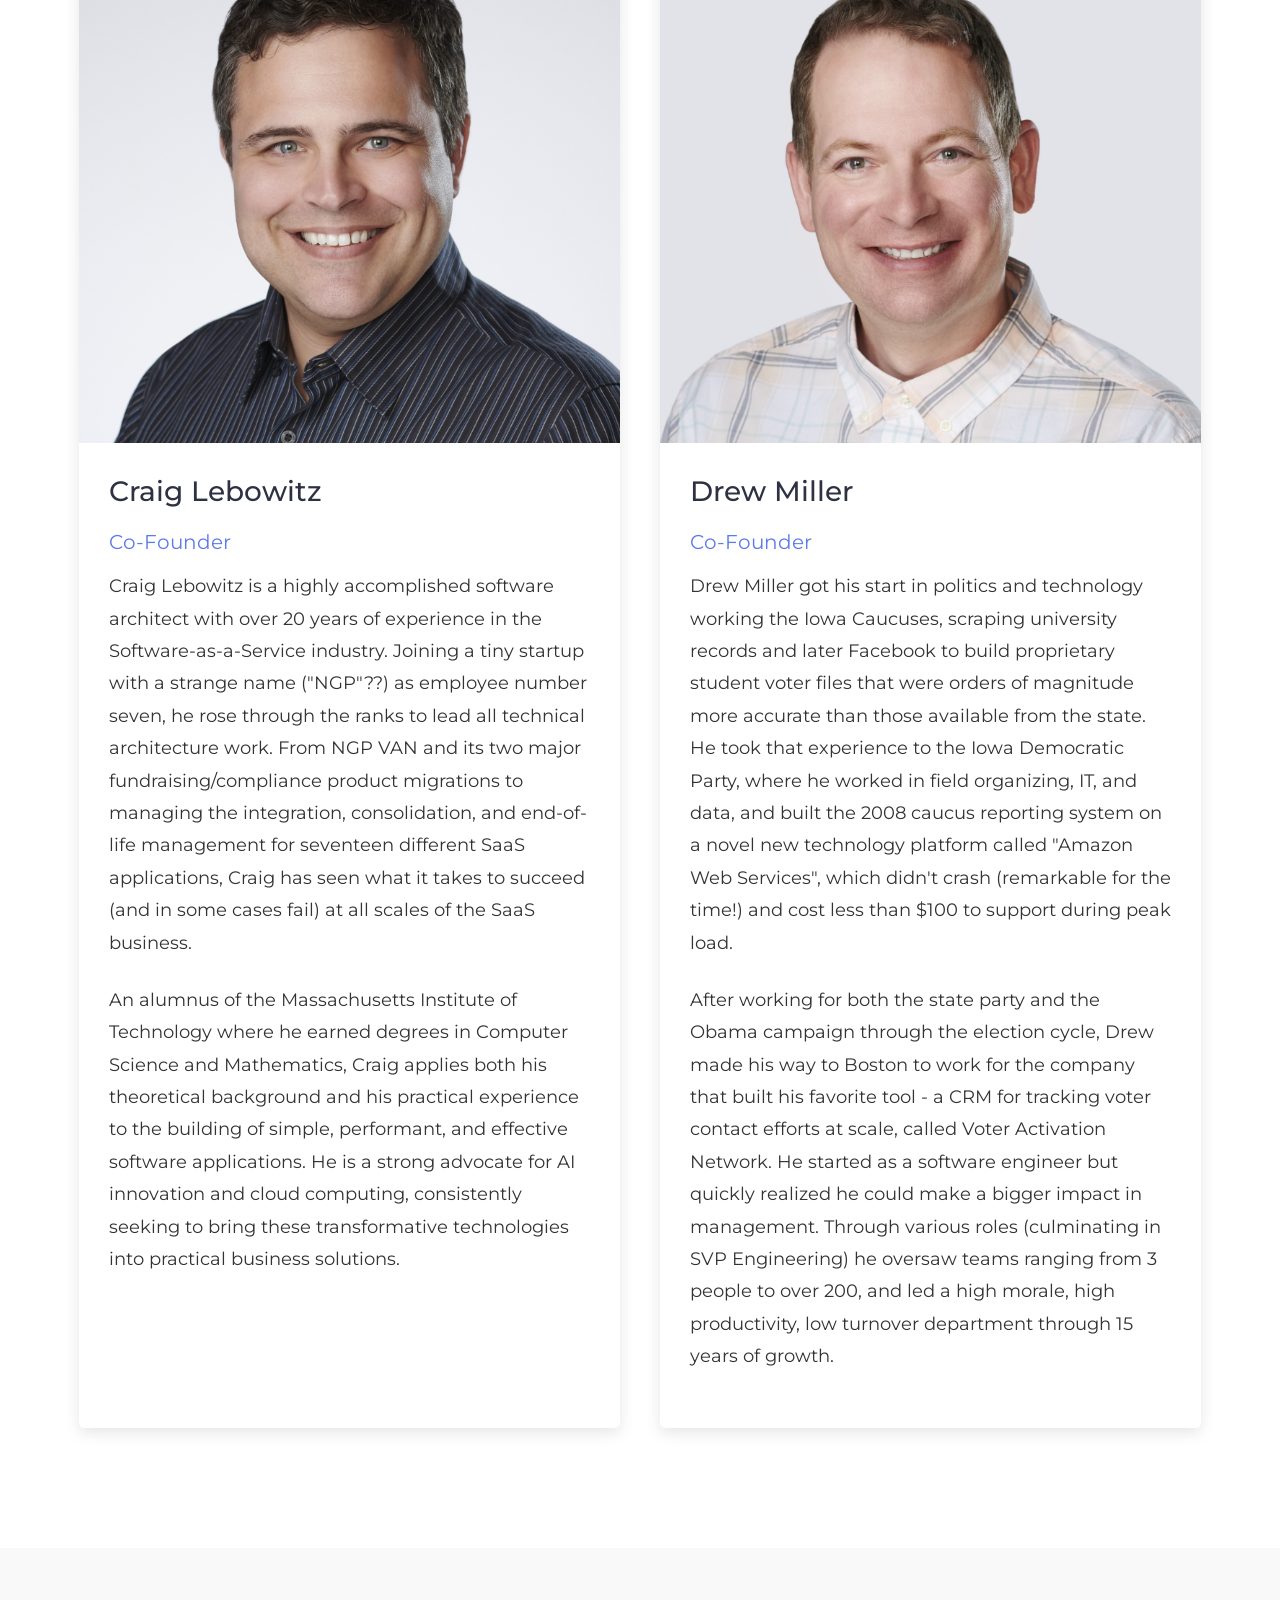
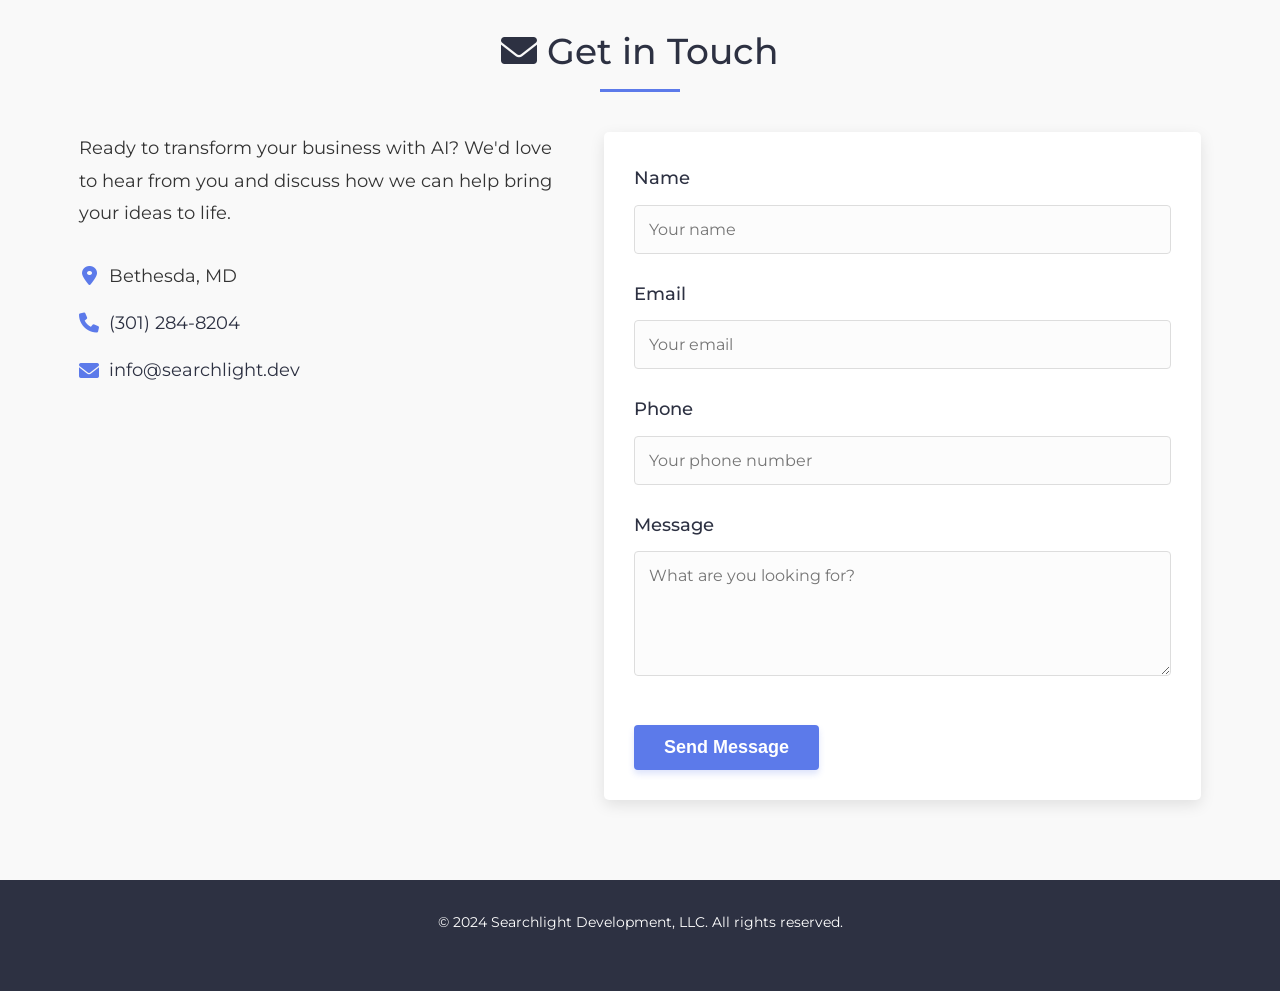
==== commit dda10194: "update styling to look more professional and be more responsive" ====
--- a/docs/index.html
+++ b/docs/index.html
@@ -4,11 +4,12 @@
 <head>
     <meta charset="UTF-8">
     <meta name="viewport" content="width=device-width, initial-scale=1.0">
+    <meta name="description" content="Searchlight Development - Creating innovative AI technology solutions that transform industries and improve everyday life.">
     <title>Searchlight Development</title>
     <link rel="preconnect" href="https://fonts.googleapis.com">
     <link rel="preconnect" href="https://fonts.gstatic.com" crossorigin>
-    <link href="https://fonts.googleapis.com/css2?family=Montserrat:ital,wght@0,100..900;1,100..900&display=swap"
-        rel="stylesheet">
+    <link href="https://fonts.googleapis.com/css2?family=Montserrat:ital,wght@0,300;0,400;0,500;0,600;0,700;1,400&display=swap" rel="stylesheet">
+    <link rel="stylesheet" href="https://cdnjs.cloudflare.com/ajax/libs/font-awesome/6.0.0/css/all.min.css">
     <link rel="stylesheet" href="styles.css">
     <link rel="icon" href="/favicon.png" type="image/png">
 </head>
@@ -16,85 +17,139 @@
 <body>
     <header>
         <div class="banner">
-            <img src="logo-white.png" alt="Searchlight Development logo" class="logo">
-            <h1>Searchlight Development</h1>
+            <div class="container">
+                <img src="logo-white.png" alt="Searchlight Development logo" class="logo">
+                <h1>Searchlight <span class="development">Development</span></h1>
+            </div>
         </div>
         <nav>
-            <ul>
-                <li><a href="#our-story">Our Story</a></li>
-                <li><a href="#who-we-are">Who We Are</a></li>
-                <li><a href="#get-in-touch">Get in Touch</a></li>
-            </ul>
+            <div class="container">
+                <ul>
+                    <li><a href="#our-story"><i class="fas fa-book-open"></i> <span class="nav-text">Our Story</span><span class="nav-text-short">Story</span></a></li>
+                    <li><a href="#who-we-are"><i class="fas fa-users"></i> <span class="nav-text">Who We Are</span><span class="nav-text-short">Team</span></a></li>
+                    <li><a href="#get-in-touch"><i class="fas fa-envelope"></i> <span class="nav-text">Get in Touch</span><span class="nav-text-short">Contact</span></a></li>
+                </ul>
+            </div>
+        </nav>
     </header>
-    </nav>
 
-    <section id="our-story">
-        <p>Searchlight Development was born out of a shared passion for creating innovative technology solutions. At the
-            beginning of the year, we made the exciting decision to embark on a new journey, inspired by the potential
-            we saw for transforming industries with cutting-edge AI. We left our previous roles with the desire to chart
-            a new path where we could fully embrace our vision and build solutions that make a meaningful difference.
-        </p>
-        <p>We believe in the transformative power of AI to redefine the way we solve problems and improve everyday life.
-            Our goal is to create tools that not only disrupt the current market but also bring meaningful improvements
-            to everyday life. We want to develop solutions that deeply integrate AI into their core, as opposed to
-            merely adding a cosmetic layer. With Searchlight Development, we’re committed to shining a light on a new
-            era of technology that empowers people and transforms industries for the better.</p>
+    <section id="hero">
+        <div class="container">
+            <div class="hero-content">
+                <h2>Transforming Industries with AI</h2>
+                <p>We build innovative technology solutions that make a meaningful difference.</p>
+                <a href="#get-in-touch" class="cta-button">Get Started</a>
+            </div>
+        </div>
+    </section>
+
+    <section id="our-story" class="alternating-bg">
+        <div class="container">
+            <h2><i class="fas fa-book-open"></i> Our Story</h2>
+            <div class="section-content">
+                <p>Searchlight Development was born out of a shared passion for creating innovative technology solutions. At the
+                    beginning of the year, we made the exciting decision to embark on a new journey, inspired by the potential
+                    we saw for transforming industries with cutting-edge AI. We left our previous roles with the desire to chart
+                    a new path where we could fully embrace our vision and build solutions that make a meaningful difference.
+                </p>
+                <p>We believe in the transformative power of AI to redefine the way we solve problems and improve everyday life.
+                    Our goal is to create tools that not only disrupt the current market but also bring meaningful improvements
+                    to everyday life. We want to develop solutions that deeply integrate AI into their core, as opposed to
+                    merely adding a cosmetic layer. With Searchlight Development, we're committed to shining a light on a new
+                    era of technology that empowers people and transforms industries for the better.</p>
+            </div>
+        </div>
     </section>
 
     <section id="who-we-are">
-        <h2>Who We Are</h2>
-        <div class="profile">
-            <img src="craig-green.jpg" alt="Craig Lebowitz headshot">
-            <h3>Craig Lebowitz</h3>
-            <p></p>Craig Lebowitz is a highly accomplished software architect with over 20 years of experience in the 
-                Software-as-a-Service industry. Joining a tiny startup with a strange name ("NGP"??) as employee number seven, 
-                he rose through the ranks to lead all technical architecture work. From NGP VAN and its two major 
-                fundraising/compliance product migrations to managing the integration, consolidation, and end-of-life 
-                management for seventeen different SaaS applications, Craig has seen what it takes to succeed (and in some 
-                cases fail) at all scales of the SaaS business.  As just one example of his work, he oversaw reliability and 
-                performance as the company 100xed its payments business, maturing the technology to the point where it could 
-                process billions of dollars for Democrats and progressive nonprofits.</p>
-            <p>An alumnus of the Massachusetts Institute of Technology where he earned degrees in Computer Science and 
-                Mathematics, Craig applies both his theoretical background and his practical experience to the building 
-                of simple, performant, and effective software applications. He is a strong advocate for AI innovation and 
-                cloud computing, consistently seeking to bring these transformative technologies into practical business 
-                solutions. His expertise extends to mentoring the next generation of software professionals and enhancing 
-                user experience and performance through data-driven insights.</p>
-        </div>
-        <div class="profile">
-            <img src="drew-green.jpg" alt="Drew Miller headshot">
-            <h3>Drew Miller</h3>
-            <p>Drew Miller got his start in politics and technology working the Iowa Caucuses, scraping university records 
-                and later Facebook to build proprietary student voter files that were orders of magnitude more accurate than 
-                those available from the state. He took that experience to the Iowa Democratic Democratic party,\ where he 
-                worked in field organizing, IT, and data, and built the 2008 caucus reporting system on a novel new technology 
-                platform called "Amazon Web Services", which didn't crash (remarkable for the time!) and cost less than $100 
-                to support during peak load.</p>
-            <p>After working for both the state party and the Obama campaign through the election cycle, Drew made his way to 
-                Boston to work for the company that built his favorite tool - a CRM for tracking voter contact efforts at scale, 
-                called Voter Activation Network. He started as a software engineer but quickly realized he could make a bigger 
-                impact in management. Through various roles (culiminating in SVP Engineering) he oversaw teams ranging from 3 
-                people to over 200, and led a high morale, high productivity, low turnover department through 10 years of organic 
-                growth and another 5 of privaty equity investment and highly-acquisitive growth.</p>
+        <div class="container">
+            <h2><i class="fas fa-users"></i> Who We Are</h2>
+            <div class="profiles-container">
+                <div class="profile card">
+                    <img src="craig-white.jpg" alt="Craig Lebowitz headshot">
+                    <div class="profile-content">
+                        <h3>Craig Lebowitz</h3>
+                        <h4>Co-Founder</h4>
+                        <p>Craig Lebowitz is a highly accomplished software architect with over 20 years of experience in the 
+                            Software-as-a-Service industry. Joining a tiny startup with a strange name ("NGP"??) as employee number seven, 
+                            he rose through the ranks to lead all technical architecture work. From NGP VAN and its two major 
+                            fundraising/compliance product migrations to managing the integration, consolidation, and end-of-life 
+                            management for seventeen different SaaS applications, Craig has seen what it takes to succeed (and in some 
+                            cases fail) at all scales of the SaaS business.</p>
+                        <p>An alumnus of the Massachusetts Institute of Technology where he earned degrees in Computer Science and 
+                            Mathematics, Craig applies both his theoretical background and his practical experience to the building 
+                            of simple, performant, and effective software applications. He is a strong advocate for AI innovation and 
+                            cloud computing, consistently seeking to bring these transformative technologies into practical business 
+                            solutions.</p>
+                    </div>
+                </div>
+                <div class="profile card">
+                    <img src="drew-white.jpg" alt="Drew Miller headshot">
+                    <div class="profile-content">
+                        <h3>Drew Miller</h3>
+                        <h4>Co-Founder</h4>
+                        <p>Drew Miller got his start in politics and technology working the Iowa Caucuses, scraping university records 
+                            and later Facebook to build proprietary student voter files that were orders of magnitude more accurate than 
+                            those available from the state. He took that experience to the Iowa Democratic Party, where he 
+                            worked in field organizing, IT, and data, and built the 2008 caucus reporting system on a novel new technology 
+                            platform called "Amazon Web Services", which didn't crash (remarkable for the time!) and cost less than $100 
+                            to support during peak load.</p>
+                        <p>After working for both the state party and the Obama campaign through the election cycle, Drew made his way to 
+                            Boston to work for the company that built his favorite tool - a CRM for tracking voter contact efforts at scale, 
+                            called Voter Activation Network. He started as a software engineer but quickly realized he could make a bigger 
+                            impact in management. Through various roles (culminating in SVP Engineering) he oversaw teams ranging from 3 
+                            people to over 200, and led a high morale, high productivity, low turnover department through 15 years of growth.</p>
+                    </div>
+                </div>
+            </div>
         </div>
     </section>
 
-    <section id="get-in-touch">
-        <h2>Get in Touch</h2>
-        <form id="contactForm">
-            <input id="name" type="text" placeholder="Name" aria-label="Name">
-            <input id="email" type="email" placeholder="Email" aria-label="Email">
-            <input id="phone" type="tel" placeholder="Phone" aria-label="Phone">
-            <textarea id="comments" placeholder="What are ya hearin'?" aria-label="Comments"></textarea>
-            <button id="submit" type="submit">Send</button>
-        </form>
+    <section id="get-in-touch" class="alternating-bg">
+        <div class="container">
+            <h2><i class="fas fa-envelope"></i> Get in Touch</h2>
+            <div class="contact-container">
+                <div class="contact-info">
+                    <p>Ready to transform your business with AI? We'd love to hear from you and discuss how we can help bring your ideas to life.</p>
+                    <div class="contact-methods">
+                        <p><i class="fas fa-map-marker-alt"></i> Bethesda, MD</p>
+                        <p><i class="fas fa-phone"></i> <a href="tel:3012848204">(301) 284-8204</a></p>
+                        <p><i class="fas fa-envelope"></i> <a href="mailto:info@searchlight.dev">info@searchlight.dev</a></p>
+                    </div>
+                </div>
+                <form id="contactForm" class="card">
+                    <div class="form-group">
+                        <label for="name">Name</label>
+                        <input id="name" type="text" placeholder="Your name" aria-label="Name" required>
+                    </div>
+                    <div class="form-group">
+                        <label for="email">Email</label>
+                        <input id="email" type="email" placeholder="Your email" aria-label="Email" required>
+                    </div>
+                    <div class="form-group">
+                        <label for="phone">Phone</label>
+                        <input id="phone" type="tel" placeholder="Your phone number" aria-label="Phone">
+                    </div>
+                    <div class="form-group">
+                        <label for="comments">Message</label>
+                        <textarea id="comments" placeholder="What are you looking for?" aria-label="Comments" rows="5" required></textarea>
+                    </div>
+                    <button id="submit" type="submit" class="cta-button">Send Message</button>
+                    <div id="form-status" class="hidden"></div>
+                </form>
+            </div>
+        </div>
     </section>
 
     <footer>
-        <p>© 2024 Searchlight Development, LLC. All rights reserved.</p>
+        <div class="container">
+            <div class="footer-content">
+                <p>© 2024 Searchlight <span class="development">Development</span>, LLC. All rights reserved.</p>
+            </div>
+        </div>
     </footer>
 
     <script type="text/javascript" src="postForm.js"></script>
 </body>
 
-</html>
+</html>
--- a/docs/styles.css
+++ b/docs/styles.css
@@ -1,173 +1,589 @@
-html {
-    scroll-padding-top: 180px;
-}
-
-body {
-    font-family: Arial, Helvetica, sans-serif;
-    line-height: 1.6;
+/* Global Styles */
+:root {
+    --primary-color: #2D3142;
+    --secondary-color: #5C7AEA;
+    --accent-color: #4F9D69;
+    --light-bg: #F9F9F9;
+    --dark-text: #333333;
+    --light-text: #FFFFFF;
+    --shadow: 0 5px 15px rgba(0, 0, 0, 0.1);
+    --transition: all 0.3s ease;
+}
+
+* {
+    box-sizing: border-box;
     margin: 0;
     padding: 0;
-    color: #000000;
-    /* Dark gray for text, good for readability */
-    background: #FFFFFF;
-}
-
-
+}
+
+html {
+    scroll-padding-top: 120px;
+    scroll-behavior: smooth;
+}
+
+body {
+    font-family: 'Montserrat', sans-serif;
+    font-size: 18px;
+    line-height: 1.8;
+    color: var(--dark-text);
+    background-color: #FFFFFF;
+}
+
+.container {
+    width: 90%;
+    max-width: 1200px;
+    margin: 0 auto;
+    padding: 0 15px;
+}
+
+/* Typography */
+h1, h2, h3, h4, h5, h6 {
+    font-family: 'Montserrat', sans-serif;
+    margin-bottom: 20px;
+    line-height: 1.3;
+}
+
+h1 {
+    font-weight: 600;
+    font-size: 42px;
+}
+
+h2 {
+    font-weight: 500;
+    font-size: 36px;
+    text-align: center;
+    margin-bottom: 40px;
+    position: relative;
+    color: var(--primary-color);
+}
+
+h2:after {
+    content: '';
+    display: block;
+    width: 80px;
+    height: 3px;
+    background: var(--secondary-color);
+    margin: 15px auto 0;
+}
+
+h3 {
+    font-weight: 500;
+    font-size: 28px;
+    color: var(--primary-color);
+}
+
+h4 {
+    font-weight: 400;
+    font-size: 20px;
+    color: var(--secondary-color);
+    margin-bottom: 15px;
+}
+
+p {
+    margin-bottom: 25px;
+}
+
+/* Header Styles */
 header {
-    padding: 0px;
-    margin: 0px;    
-    border: 0px;
     position: sticky;
-    /* Reduced padding */
-    text-align: center;
-    /* Align content to the left */
-    z-index: 100;
-    top: 0px;
+    top: 0;
+    z-index: 1000;
+    box-shadow: var(--shadow);
 }
 
 .banner {
-    background: linear-gradient(to bottom right, #9A7FA5, #DA5736);
-    background-repeat: no-repeat;
-    background-attachment: fixed;
-    background-size: cover;
-    display: flex;
+    background-color: var(--primary-color);
+    padding: 20px 0;
+}
+
+.banner .container {
+    display: flex;
+    justify-content: center;
     align-items: center;
-    justify-content: center;
-    padding: 5px;
 }
 
 .logo {
-    width: 100px;
+    width: 64px;
     height: auto;
     margin-right: 20px;
-    /* Adds space between the logo and the company name */
-}
-
-
-h1,
-h2,
-h3 {
-    font-family: 'Montserrat', sans-serif;
 }
 
 h1 {
-    font-weight: 200;
-    font-size: 48px;
-}
-
-h2 {
-    font-weight: 300;
-}
-
-h3 {
-    font-weight: 400;
-}
-
-h1 {
-    color: #FFFFFF;
+    color: var(--light-text);
     margin: 0;
-    /* Removes margin to align closely with the logo */
-}
-
-a:link, a:visited {
-    color: #9A7FA5;
 }
 
 nav {
-    font-family: 'Montserrat', sans-serif;
-    font-weight: 400;
-    font-size: 24px;
-    color: #DA5736;
     background-color: #FFFFFF;
+    padding: 15px 0;
+}
+
+nav .container {
+    display: flex;
+    justify-content: center;
 }
 
 nav ul {
     list-style: none;
+    display: flex;
+    justify-content: center;
+    margin: 0;
     padding: 0;
-    margin: 0px;
-    padding: 5px;
 }
 
 nav ul li {
-    display: inline;
-    margin-right: 30px;
+    margin: 0 30px;
 }
 
 nav ul li a {
     text-decoration: none;
-}
-
+    color: var(--primary-color);
+    font-weight: 500;
+    font-size: 16px;
+    letter-spacing: -0.01em;
+    transition: var(--transition);
+    display: flex;
+    align-items: center;
+}
+
+nav ul li a i {
+    margin-right: 8px;
+    font-size: 14px;
+}
+
+/* Hide short nav text by default */
+.nav-text-short {
+    display: none;
+}
+
+nav ul li a:hover, 
+nav ul li a:focus {
+    color: var(--secondary-color);
+    transform: translateY(-2px);
+}
+
+/* Hero Section */
+#hero {
+    background-image: linear-gradient(rgba(45, 49, 66, 0.85), rgba(45, 49, 66, 0.85)), url('https://source.unsplash.com/random/1200x600/?technology');
+    background-size: cover;
+    background-position: center;
+    color: var(--light-text);
+    text-align: center;
+    padding: 100px 0;
+}
+
+.hero-content {
+    max-width: 800px;
+    margin: 0 auto;
+}
+
+.hero-content h2 {
+    font-size: 48px;
+    font-weight: 600;
+    margin-bottom: 20px;
+    color: var(--light-text);
+}
+
+.hero-content h2:after {
+    background: var(--light-text);
+}
+
+.hero-content p {
+    font-size: 24px;
+    margin-bottom: 40px;
+}
+
+/* Section Styles */
 section {
-    padding: 20px;
-    margin: 10px auto;
-    /* Centers the section horizontally */
-    text-align: left;
-    /* Ensures text within the section is left-aligned */
-    max-width: 1024px;
-    /* Sets a max-width for the content area */
-    width: 90%;
-    /* Responsive width, adjusts based on screen size */
-}
-
-h2 {
-    text-align: center;
-    color: #000000;
-    /* Centers the header text */
+    padding: 80px 0;
+}
+
+.alternating-bg {
+    background-color: var(--light-bg);
+}
+
+.section-content {
+    max-width: 900px;
+    margin: 0 auto;
+}
+
+/* Profile Styles */
+.profiles-container {
+    display: flex;
+    flex-wrap: wrap;
+    justify-content: space-between;
+    gap: 40px;
 }
 
 .profile {
-    display: inline-block;
-    width: 45%;
-    margin-right: 5%;
-    vertical-align: top;
-    overflow: hidden;
-    text-align: center;
-    /* Centers the profile headers and descriptions within the profile */
-}
-
-.profile:last-child {
-    margin-right: 0;
+    flex: 1 1 45%;
+    min-width: 300px;
+    margin-bottom: 40px;
+    display: flex;
+    flex-direction: column;
 }
 
 .profile img {
     width: 100%;
     height: auto;
     object-fit: cover;
-    object-position: center;
-}
-
-form input,
-form textarea,
-form button {
+    border-radius: 5px 5px 0 0;
+}
+
+.profile-content {
+    padding: 30px;
+    flex-grow: 1;
+}
+
+/* Contact Styles */
+.contact-container {
+    display: flex;
+    flex-wrap: wrap;
+    gap: 40px;
+}
+
+.contact-info {
+    flex: 1 1 40%;
+    min-width: 300px;
+}
+
+.contact-methods {
+    margin-top: 30px;
+}
+
+.contact-methods p {
+    margin-bottom: 15px;
+    display: flex;
+    align-items: center;
+}
+
+.contact-methods i {
+    margin-right: 10px;
+    color: var(--secondary-color);
+    font-size: 20px;
+    width: 20px;
+    text-align: center;
+}
+
+.contact-methods a {
+    color: var(--primary-color);
+    text-decoration: none;
+    transition: var(--transition);
+}
+
+.contact-methods a:hover {
+    color: var(--secondary-color);
+}
+
+#contactForm {
+    flex: 1 1 50%;
+    min-width: 300px;
+    padding: 30px;
+}
+
+.form-group {
+    margin-bottom: 24px;
+}
+
+label {
     display: block;
-    width: 90%;
-    margin: 10px auto;
-    /* Centers form elements horizontally */
-    padding: 8px;
-    max-width: 500px;
-    /* Ensures form elements don't get too wide on larger screens */
-}
-
-form button {
-    background-color: #9A7FA5;
-    /* Vibrant coral for the button to stand out */
-    color: #FFFFFF;
-    /* White text on the button for contrast */
+    margin-bottom: 10px;
+    font-weight: 500;
+    color: var(--primary-color);
+}
+
+input, textarea {
+    width: 100%;
+    padding: 14px;
+    border: 1px solid #ddd;
+    border-radius: 4px;
+    font-family: 'Montserrat', sans-serif;
+    font-size: 16px;
+    transition: var(--transition);
+    background-color: #FCFCFC;
+}
+
+input:focus, textarea:focus {
+    border-color: var(--secondary-color);
+    outline: none;
+    box-shadow: 0 0 0 3px rgba(92, 122, 234, 0.2);
+    background-color: #FFFFFF;
+}
+
+/* Card Styles */
+.card {
+    background: #FFFFFF;
+    border-radius: 5px;
+    box-shadow: var(--shadow);
+    overflow: hidden;
+    transition: var(--transition);
+}
+
+.profile.card:hover {
+    transform: translateY(-5px);
+    box-shadow: 0 10px 25px rgba(0, 0, 0, 0.15);
+}
+
+#contactForm.card:hover {
+    transform: none;
+}
+
+/* Button Styles */
+.cta-button {
+    display: inline-block;
+    background-color: var(--secondary-color);
+    color: white;
+    font-weight: 600;
+    padding: 12px 30px;
+    text-align: center;
+    border-radius: 4px;
     border: none;
     cursor: pointer;
-}
-
+    text-decoration: none;
+    font-size: 18px;
+    transition: var(--transition);
+    box-shadow: 0 4px 6px rgba(92, 122, 234, 0.2);
+}
+
+.cta-button:hover, 
+.cta-button:focus {
+    background-color: #4A69D4;
+    transform: translateY(-2px);
+    box-shadow: 0 6px 8px rgba(92, 122, 234, 0.3);
+}
+
+#form-status {
+    margin-top: 20px;
+    padding: 15px;
+    border-radius: 4px;
+    font-size: 15px;
+    font-weight: 500;
+    text-align: center;
+}
+
+#form-status.success {
+    background-color: rgba(79, 157, 105, 0.1);
+    color: #3A8A54;
+    border: 1px solid #4F9D69;
+}
+
+#form-status.error {
+    background-color: rgba(224, 74, 58, 0.1);
+    color: #CC3A2B;
+    border: 1px solid #E04A3A;
+}
+
+.hidden {
+    display: none;
+}
+
+/* Add spacing before the submit button */
+#contactForm .cta-button {
+    margin-top: 15px;
+}
+
+/* Footer Styles */
 footer {
-    background: linear-gradient(to bottom right, #9A7FA5, #DA5736);
-    background-repeat: no-repeat; /* Prevents the gradient from repeating */
-    background-attachment: fixed; /* Keeps the gradient fixed during scrolling */
-    background-size: cover; /* Ensures the gradient covers the entire element */
-    color: #FFFFFF;
+    background-color: var(--primary-color);
+    color: var(--light-text);
+    padding: 30px 0;
     text-align: center;
-    padding: 20px;
-    margin: 10px;
-}
-
-footer p {
-    margin: 0;
+}
+
+.footer-content {
+    font-size: 14px;
+}
+
+/* Responsive Design */
+@media (max-width: 768px) {
+    html {
+        scroll-padding-top: 100px;
+    }
+    
+    h1 {
+        font-size: 32px;
+    }
+    
+    h2 {
+        font-size: 28px;
+    }
+    
+    .hero-content h2 {
+        font-size: 36px;
+    }
+    
+    .hero-content p {
+        font-size: 20px;
+    }
+    
+    .profile {
+        flex: 1 1 100%;
+    }
+    
+    nav ul {
+        justify-content: center;
+        flex-wrap: wrap;
+    }
+    
+    nav ul li {
+        margin: 5px 15px;
+    }
+    
+    section {
+        padding: 60px 0;
+    }
+    
+    .footer-content {
+        flex-direction: column;
+        text-align: center;
+    }
+    
+    .footer-links ul {
+        justify-content: center;
+        margin-top: 20px;
+    }
+    
+    .footer-links ul li {
+        margin: 0 10px;
+    }
+}
+
+/* Adjust header for medium screens */
+@media (max-width: 640px) {
+    .logo {
+        width: 40px;
+    }
+    
+    h1 {
+        font-size: 26px; /* Slightly smaller to fit */
+    }
+    
+    /* Keep "Development" visible on all screens */
+    h1 .development {
+        display: inline;
+    }
+    
+    /* Navigation adjustments */
+    nav ul li {
+        margin: 0 15px;
+    }
+    
+    .nav-text {
+        display: none;
+    }
+    
+    .nav-text-short {
+        display: inline;
+    }
+    
+    /* Reduce font sizes for content */
+    body {
+        font-size: 16px;
+    }
+    
+    h2 {
+        font-size: 26px;
+    }
+    
+    h3 {
+        font-size: 22px;
+    }
+    
+    h4 {
+        font-size: 18px;
+    }
+    
+    .hero-content h2 {
+        font-size: 30px;
+    }
+    
+    .hero-content p {
+        font-size: 18px;
+    }
+}
+
+@media (max-width: 480px) {
+    .banner .container {
+        flex-direction: row; /* Keep logo and text on same line */
+        justify-content: center;
+        width: 100%; /* Use full width */
+        max-width: none;
+        padding: 0 5px; /* Minimal padding */
+    }
+    
+    .logo {
+        width: 32px; /* Original logo size */
+        margin-right: 8px;
+        margin-bottom: 0;
+    }
+    
+    h1 {
+        font-size: 20px; /* Slightly smaller to fit with "Development" */
+        letter-spacing: -0.02em; /* Tighten letter spacing */
+    }
+    
+    .banner {
+        padding: 12px 0; /* Original padding */
+    }
+    
+    nav {
+        padding: 8px 0;
+    }
+    
+    nav ul li {
+        margin: 0 6px; /* Smaller margins to fit more */
+    }
+    
+    nav ul li a {
+        font-size: 14px;
+    }
+    
+    nav ul li a i {
+        font-size: 12px;
+        margin-right: 4px; /* Less space between icon and text */
+    }
+    
+    /* Further reduce font sizes */
+    body {
+        font-size: 14px;
+    }
+    
+    h2 {
+        font-size: 22px;
+        margin-bottom: 25px;
+    }
+    
+    h2:after {
+        width: 60px;
+        margin: 10px auto 0;
+    }
+    
+    h3 {
+        font-size: 18px;
+    }
+    
+    h4 {
+        font-size: 16px;
+    }
+    
+    .hero-content h2 {
+        font-size: 24px;
+    }
+    
+    .hero-content p {
+        font-size: 16px;
+        margin-bottom: 25px;
+    }
+    
+    #hero {
+        padding: 40px 0;
+    }
+    
+    section {
+        padding: 40px 0;
+    }
+    
+    p {
+        margin-bottom: 15px;
+    }
 }
